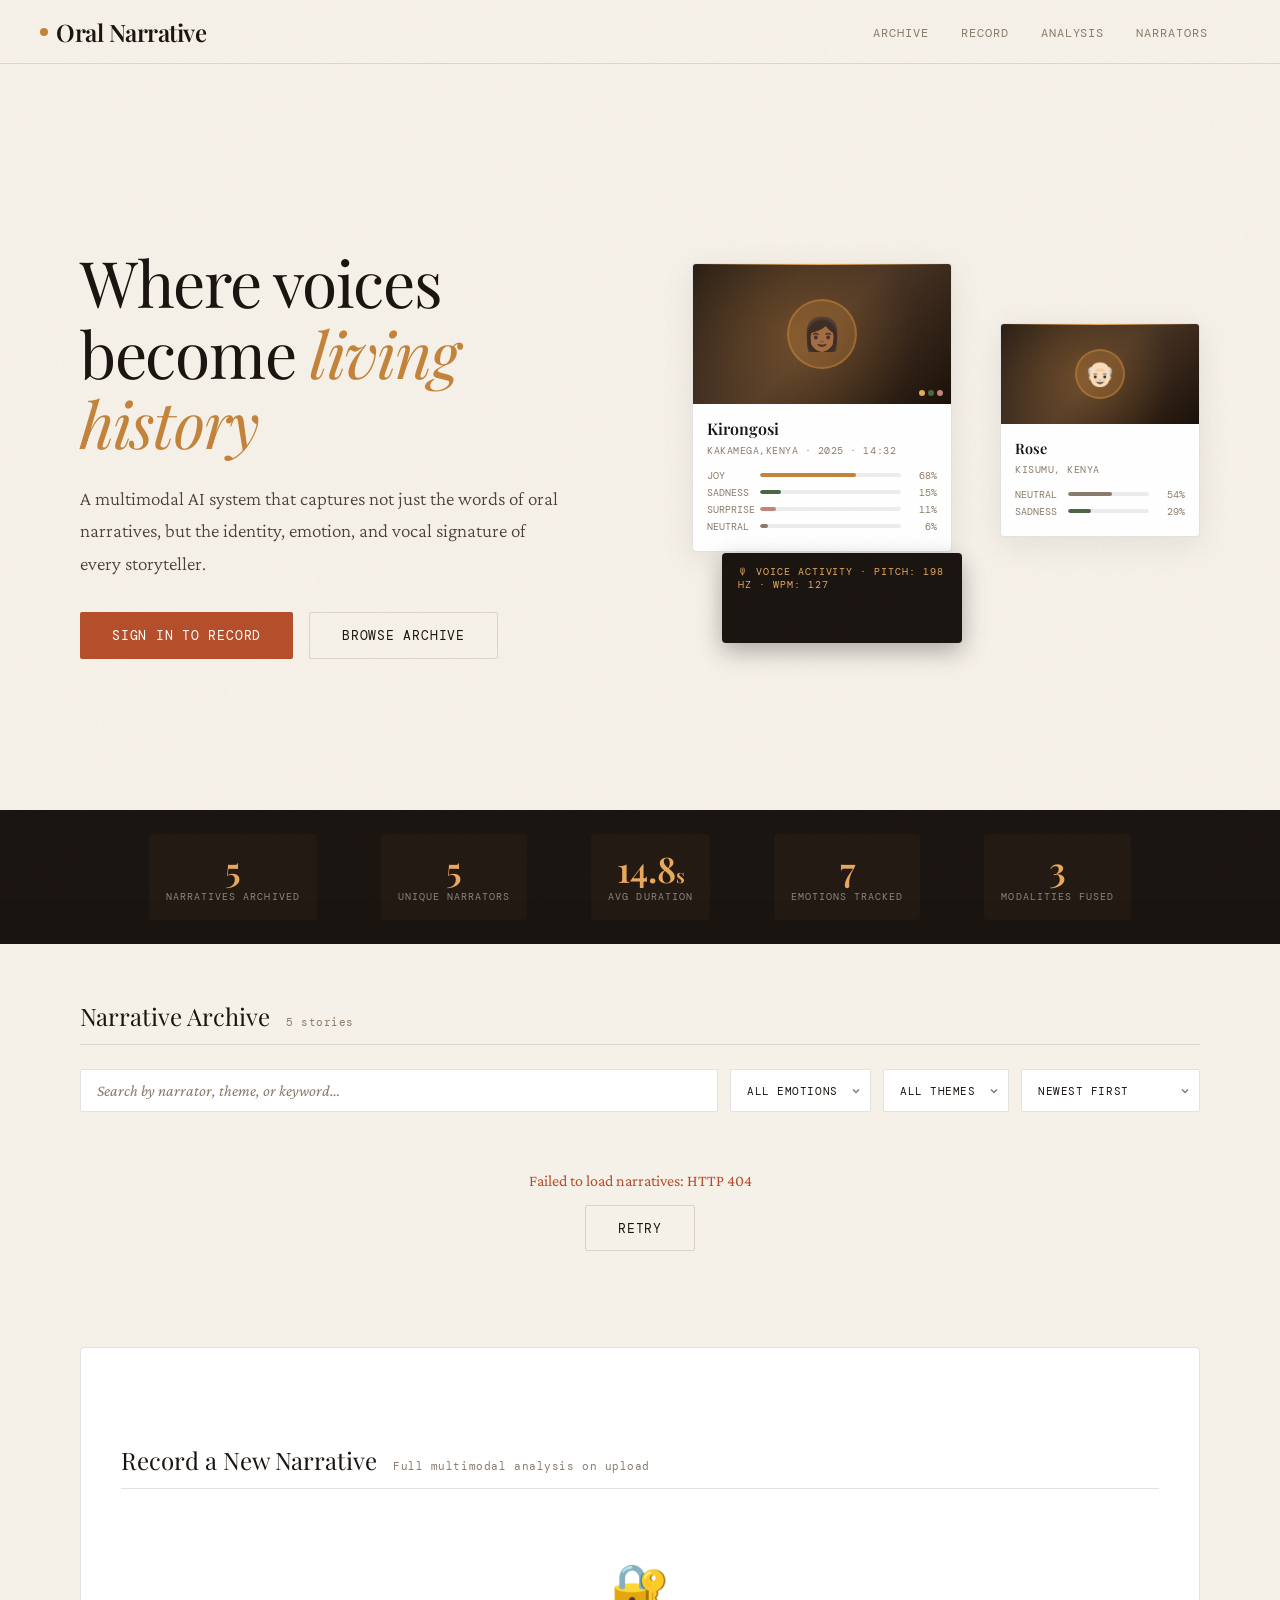
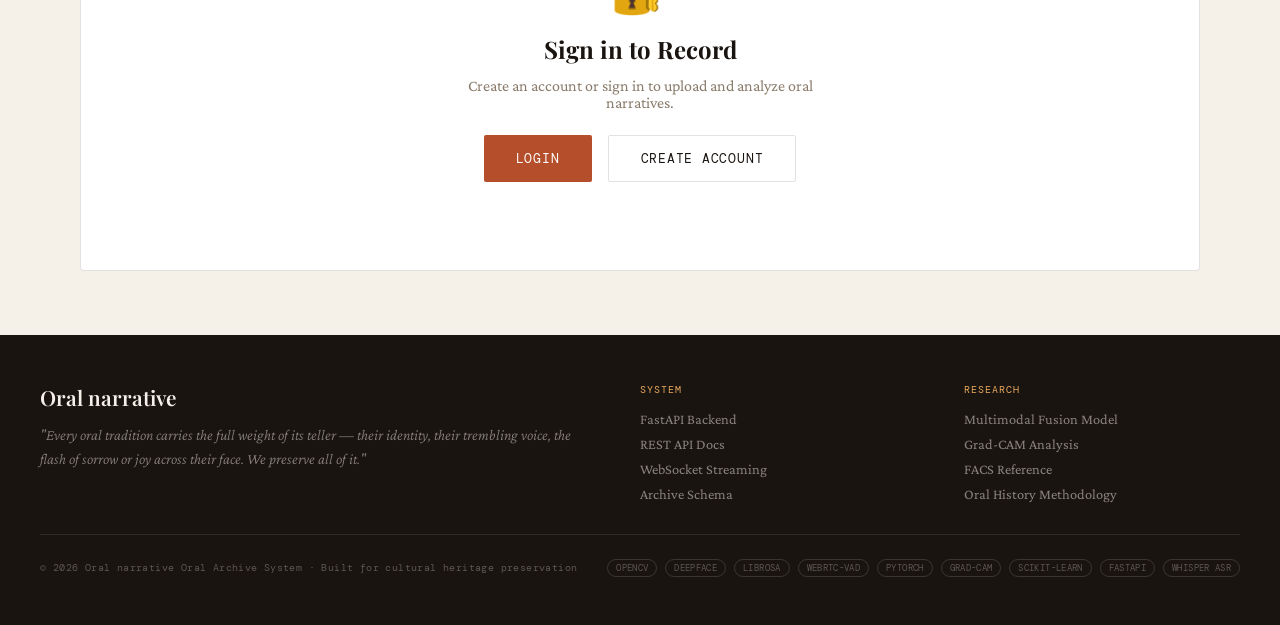
==== frontend/index.html @ 9fb7a270 "Convert frontend submodule to regular tracked files - Add improved UX: auth-gated UI, analysis page," ====
<!DOCTYPE html>
<html lang="en">
<head>
<meta charset="UTF-8">
<meta name="viewport" content="width=device-width, initial-scale=1.0">
<title>Oral narrative  — Oral Narrative Preservation</title>
<link rel="preconnect" href="https://fonts.googleapis.com">
<link href="https://fonts.googleapis.com/css2?family=Playfair+Display:ital,wght@0,400;0,600;1,400&family=DM+Mono:wght@300;400&family=Crimson+Pro:ital,wght=0,300;0,400;1,300&display=swap" rel="stylesheet">
<link rel="stylesheet" href="css/styles.css">
</head>
<body>

<a href="#archive" class="skip-link">Skip to main content</a>
<nav aria-label="Main navigation">
  <div class="nav-logo">
    <span></span>
    Oral Narrative
  </div>
  <button class="mobile-menu-toggle" onclick="toggleMobileMenu()" aria-label="Toggle menu">
    <span></span>
    <span></span>
    <span></span>
  </button>
  <ul class="nav-links">
    <li><a href="index.html#archive">Archive</a></li>
    <li><a href="index.html#upload">Record</a></li>
    <li><a href="analysis.html">Analysis</a></li>
    <li><a href="narrators.html">Narrators</a></li>
    <li class="admin-only" style="display:none;"><a href="admin.html">Admin</a></li>
    <li id="auth-container"></li>
  </ul>
</nav>

<section>
  <div class="hero">
    <div class="hero-text fade-up">
      <h1>Where voices become <em>living history</em></h1>
      <p>A multimodal AI system that captures not just the words of oral narratives, but the identity, emotion, and vocal signature of every storyteller.</p>
      <div class="hero-actions">
        <button class="btn-primary" onclick="document.getElementById('upload').scrollIntoView({behavior:'smooth'})">Record a Narrative</button>
        <button class="btn-secondary" onclick="document.getElementById('archive').scrollIntoView({behavior:'smooth'})">Browse Archive</button>
      </div>
    </div>
    <div class="hero-visual">
      <div class="narrator-card main">
        <div class="card-video">
          <div class="face-placeholder">👩🏾</div>
          <div class="face-scan"><div class="scan-line"></div></div>
          <div class="emotion-dots">
            <div class="emotion-dot" style="background:#e8a85c"></div>
            <div class="emotion-dot" style="background:#4a6741"></div>
            <div class="emotion-dot" style="background:#c4857a"></div>
          </div>
        </div>
        <div class="card-info">
          <div class="card-narrator-name">Kirongosi</div>
          <div class="card-meta">Kakamega,Kenya · 2025 · 14:32</div>
          <div class="emotion-bar-row">
            <div class="emotion-label">Joy</div>
            <div class="emotion-bar"><div class="emotion-fill" style="width:68%;background:#c4833a"></div></div>
            <div class="emotion-val">68%</div>
          </div>
          <div class="emotion-bar-row">
            <div class="emotion-label">Sadness</div>
            <div class="emotion-bar"><div class="emotion-fill" style="width:15%;background:#4a6741"></div></div>
            <div class="emotion-val">15%</div>
          </div>
          <div class="emotion-bar-row">
            <div class="emotion-label">Surprise</div>
            <div class="emotion-bar"><div class="emotion-fill" style="width:11%;background:#c4857a"></div></div>
            <div class="emotion-val">11%</div>
          </div>
          <div class="emotion-bar-row">
            <div class="emotion-label">Neutral</div>
            <div class="emotion-bar"><div class="emotion-fill" style="width:6%;background:#8a7b6a"></div></div>
            <div class="emotion-val">6%</div>
          </div>
        </div>
      </div>
      <div class="narrator-card secondary">
        <div class="card-video" style="height:100px">
          <div class="face-placeholder" style="width:50px;height:50px;font-size:1.5rem">👴🏻</div>
          <div class="face-scan"><div class="scan-line"></div></div>
        </div>
        <div class="card-info">
          <div class="card-narrator-name" style="font-size:0.9rem">Rose</div>
          <div class="card-meta">Kisumu, Kenya</div>
          <div class="emotion-bar-row">
            <div class="emotion-label">Neutral</div>
            <div class="emotion-bar"><div class="emotion-fill" style="width:54%;background:#8a7b6a"></div></div>
            <div class="emotion-val">54%</div>
          </div>
          <div class="emotion-bar-row">
            <div class="emotion-label">Sadness</div>
            <div class="emotion-bar"><div class="emotion-fill" style="width:29%;background:#4a6741"></div></div>
            <div class="emotion-val">29%</div>
          </div>
        </div>
      </div>
      <div class="waveform-card">
        <div class="waveform-label">🎙 Voice Activity · Pitch: 198 Hz · WPM: 127</div>
        <div class="waveform-bars" id="heroWave"></div>
      </div>
    </div>
  </div>
</section>

<div class="stats-bar">
  <div class="stat-item">
    <span class="stat-number" id="statNarratives">5</span>
    <span class="stat-label">Narratives Archived</span>
  </div>
  <div class="stat-item">
    <span class="stat-number" id="statNarrators">5</span>
    <span class="stat-label">Unique Narrators</span>
  </div>
  <div class="stat-item">
    <span class="stat-number">14.8<small style="font-size:1.2rem">s</small></span>
    <span class="stat-label">Avg Duration</span>
  </div>
  <div class="stat-item">
    <span class="stat-number">7</span>
    <span class="stat-label">Emotions Tracked</span>
  </div>
  <div class="stat-item">
    <span class="stat-number">3</span>
    <span class="stat-label">Modalities Fused</span>
  </div>
</div>

<main>
  <section id="archive">
    <div class="section-header">
      <h2 class="section-title">Narrative Archive</h2>
      <span class="section-count" id="archiveCount">5 stories</span>
    </div>
    <div class="search-controls" role="search">
      <div class="search-field">
        <span class="search-icon" aria-hidden="true">⌕</span>
        <input type="text" id="searchInput" placeholder="Search by narrator, theme, or keyword…" oninput="debounceFilter()" aria-label="Search narratives">
      </div>
      <select class="filter-select" id="emotionFilter" onchange="filterNarratives()" aria-label="Filter by emotion">
        <option value="">All Emotions</option>
        <option value="joy">Joy</option>
        <option value="sadness">Sadness</option>
        <option value="neutral">Neutral</option>
        <option value="surprise">Surprise</option>
        <option value="anger">Anger</option>
        <option value="fear">Fear</option>
      </select>
      <select class="filter-select" id="themeFilter" onchange="filterNarratives()" aria-label="Filter by theme">
        <option value="">All Themes</option>
        <option value="memory">Memory</option>
        <option value="family">Family</option>
        <option value="labor">Labor</option>
        <option value="migration">Migration</option>
        <option value="music">Music</option>
        <option value="food">Food</option>
        <option value="community">Community</option>
      </select>
      <select class="filter-select" id="sortSelect" onchange="filterNarratives()" aria-label="Sort narratives">
        <option value="newest">Newest First</option>
        <option value="oldest">Oldest First</option>
        <option value="duration_desc">Longest Duration</option>
        <option value="duration_asc">Shortest Duration</option>
        <option value="title">Title A-Z</option>
      </select>
    </div>
    <div class="active-filters" id="activeFilters"></div>
    <div class="logged-in-filters" id="loggedInFilters" style="display:none;">
      <label class="checkbox-label">
        <input type="checkbox" id="myNarrativesFilter" onchange="filterNarratives()">
        <span>Show only my narratives</span>
      </label>
    </div>
    <div class="narrative-grid" id="narrativeGrid" role="list" aria-label="Narratives"></div>
  </section>

  <section id="upload">
    <div class="section-header">
      <h2 class="section-title">Record a New Narrative</h2>
      <span class="section-count">Full multimodal analysis on upload</span>
    </div>
    <div id="processingBanner" class="processing-banner">
      <div class="processing-spinner"></div>
      <div class="processing-text" id="processingText">Analyzing facial features…</div>
      <div class="progress-bar-wrap">
        <div class="progress-bar-fill" id="progressFill"></div>
      </div>
    </div>
    <div id="upload-form-wrap">
      <div class="upload-steps">
        <div class="upload-step active" data-step="1">
          <span class="step-number">1</span>
          <span class="step-label">Upload Video</span>
        </div>
        <div class="upload-step" data-step="2">
          <span class="step-number">2</span>
          <span class="step-label">Add Details</span>
        </div>
        <div class="upload-step" data-step="3">
          <span class="step-number">3</span>
          <span class="step-label">Processing</span>
        </div>
      </div>
      <div class="upload-step-content" id="step1Content">
        <div class="upload-dropzone" id="dropzone">
          <input type="file" id="videoInput" accept="video/*" onchange="handleFileSelect(event)">
          <div class="upload-icon">🎬</div>
          <div class="upload-text">Drop video file here, or click to browse</div>
          <div class="upload-hint">MP4, MOV, WebM — up to 2GB</div>
          <div id="selectedFile" class="selected-file"></div>
        </div>
        <div class="upload-error" id="uploadError"></div>
        <div class="step-nav">
          <button class="btn-primary" onclick="goToStep(2)" id="nextStep1" disabled>Continue</button>
        </div>
      </div>
      <div class="upload-step-content" id="step2Content" style="display:none;">
        <div id="upload-form" class="analysis-panel" style="border:none;padding:0;background:transparent;">
          <div class="upload-form">
            <div class="form-group">
              <label class="form-label">Narrative Title *</label>
              <input class="form-input" type="text" id="fTitle" placeholder="The day the river flooded…" required>
              <span class="form-error" id="fTitleError"></span>
            </div>
            <div class="form-group">
              <label class="form-label">Narrator Name</label>
              <input class="form-input" type="text" id="fNarrator" placeholder="e.g. Kirongosi A">
            </div>
            <div class="form-group">
              <label class="form-label">Location</label>
              <input class="form-input" type="text" id="fLocation" placeholder="e.g. Kakamega, Kenya">
            </div>
            <div class="form-group">
              <label class="form-label">Themes (comma-separated)</label>
              <input class="form-input" type="text" id="fThemes" placeholder="memory, water, community">
            </div>
            <div class="form-group full">
              <label class="form-label">Transcript / Notes (optional)</label>
              <textarea class="form-textarea" id="fTranscript" placeholder="Paste a transcript or brief summary of the narrative…"></textarea>
            </div>
          </div>
        </div>
        <div class="step-nav">
          <button class="btn-secondary" onclick="goToStep(1)">Back</button>
          <button class="btn-primary" onclick="submitNarrative()">Analyze & Archive Narrative</button>
        </div>
      </div>
      <div class="upload-step-content" id="step3Content" style="display:none;">
        <div class="processing-display">
          <div class="processing-animation">
            <div class="processing-ring"></div>
            <div class="processing-icon">🎬</div>
          </div>
          <h3 id="processingStage">Processing your narrative...</h3>
          <p id="processingDesc">This may take a few minutes depending on video length.</p>
          <div class="processing-progress">
            <div class="progress-bar-wrap">
              <div class="progress-bar-fill" id="stepProgressFill"></div>
            </div>
            <span class="progress-pct" id="progressPct">0%</span>
          </div>
        </div>
      </div>
    </div>
  </section>
</main>

<div class="modal-overlay" id="narrativeModal" onclick="closeModal(event)">
  <div class="modal">
    <div class="modal-header">
      <div>
        <div class="modal-title" id="modalTitle">—</div>
        <div class="modal-narrator" id="modalNarrator">—</div>
      </div>
      <div class="modal-actions">
        <button class="modal-action-btn" onclick="shareNarrative()" title="Share">
          <svg width="18" height="18" viewBox="0 0 24 24" fill="none" stroke="currentColor" stroke-width="2">
            <circle cx="18" cy="5" r="3"/>
            <circle cx="6" cy="12" r="3"/>
            <circle cx="18" cy="19" r="3"/>
            <line x1="8.59" y1="13.51" x2="15.42" y2="17.49"/>
            <line x1="15.41" y1="6.51" x2="8.59" y2="10.49"/>
          </svg>
        </button>
        <button class="modal-close" onclick="closeModalDirect()">✕</button>
      </div>
    </div>
    <div class="modal-body">
      <div>
        <div class="modal-video" id="modalVideo">
          <div class="play-btn">▶</div>
        </div>
        <div style="margin-top:1rem">
          <div class="timeline-label" style="margin-bottom:0.5rem;display:flex;justify-content:space-between">
            <span>Emotion Timeline</span>
            <span id="modalDuration">—</span>
          </div>
          <div class="timeline-bar" id="modalEmotionBar"></div>
        </div>
        <div style="margin-top:1rem;display:flex;gap:0.5rem;flex-wrap:wrap" id="modalTags"></div>
      </div>
      <div>
        <p style="font-family:'DM Mono',monospace;font-size:0.62rem;letter-spacing:0.08em;text-transform:uppercase;color:var(--mid);margin-bottom:0.75rem">Transcript</p>
        <div class="modal-transcript" id="modalTranscript"></div>
        <div style="margin-top:1.25rem">
          <p style="font-family:'DM Mono',monospace;font-size:0.62rem;letter-spacing:0.08em;text-transform:uppercase;color:var(--mid);margin-bottom:0.75rem">Narrator Profile</p>
          <div id="modalProfile" style="display:grid;grid-template-columns:1fr 1fr;gap:0.5rem"></div>
        </div>
      </div>
    </div>
  </div>
</div>

<footer>
  <div class="footer-inner">
    <div>
      <div class="footer-brand">Oral narrative </div>
      <p class="footer-tagline">"Every oral tradition carries the full weight of its teller — their identity, their trembling voice, the flash of sorrow or joy across their face. We preserve all of it."</p>
    </div>
    <div>
      <div class="footer-col-title">System</div>
      <ul class="footer-links">
        <li><a href="#">FastAPI Backend</a></li>
        <li><a href="#">REST API Docs</a></li>
        <li><a href="#">WebSocket Streaming</a></li>
        <li><a href="#">Archive Schema</a></li>
      </ul>
    </div>
    <div>
      <div class="footer-col-title">Research</div>
      <ul class="footer-links">
        <li><a href="#">Multimodal Fusion Model</a></li>
        <li><a href="#">Grad-CAM Analysis</a></li>
        <li><a href="#">FACS Reference</a></li>
        <li><a href="#">Oral History Methodology</a></li>
      </ul>
    </div>
  </div>
  <div class="footer-bottom">
    <span class="footer-bottom-text">© 2026 Oral narrative  Oral Archive System · Built for cultural heritage preservation</span>
    <div class="tech-stack">
      <span class="tech-badge">OpenCV</span>
      <span class="tech-badge">DeepFace</span>
      <span class="tech-badge">Librosa</span>
      <span class="tech-badge">WebRTC-VAD</span>
      <span class="tech-badge">PyTorch</span>
      <span class="tech-badge">Grad-CAM</span>
      <span class="tech-badge">scikit-learn</span>
      <span class="tech-badge">FastAPI</span>
      <span class="tech-badge">Whisper ASR</span>
    </div>
  </div>
</footer>

<div class="modal-overlay" id="loginModal" onclick="if(event.target===this)closeLoginModal()">
  <div class="modal modal-auth">
    <div class="modal-header">
      <div>
        <div class="modal-title">Login</div>
        <div class="modal-narrator">Access your account</div>
      </div>
      <button class="modal-close" onclick="closeLoginModal()">✕</button>
    </div>
    <div class="modal-body">
      <form id="loginForm" onsubmit="handleLogin(event)">
        <div class="form-group">
          <label class="form-label">Email</label>
          <input class="form-input" type="email" id="loginEmail" required placeholder="you@example.com">
        </div>
        <div class="form-group">
          <label class="form-label">Password</label>
          <input class="form-input" type="password" id="loginPassword" required placeholder="••••••••">
        </div>
        <div id="loginError" class="auth-error" style="display:none;color:var(--terracotta);font-size:0.85rem;margin-bottom:1rem;"></div>
        <div class="form-group" style="display:flex;gap:1rem;flex-direction:column;">
          <button type="submit" class="btn-primary" style="width:100%">Login</button>
          <p style="text-align:center;font-size:0.85rem;color:var(--mid);">
            Don't have an account? <a href="#" onclick="openRegisterModal()" style="color:var(--amber);">Register</a>
          </p>
        </div>
      </form>
    </div>
  </div>
</div>

<div class="modal-overlay" id="registerModal" onclick="if(event.target===this)closeRegisterModal()">
  <div class="modal modal-auth">
    <div class="modal-header">
      <div>
        <div class="modal-title">Create Account</div>
        <div class="modal-narrator">Join the oral history archive</div>
      </div>
      <button class="modal-close" onclick="closeRegisterModal()">✕</button>
    </div>
    <div class="modal-body">
      <form id="registerForm" onsubmit="handleRegister(event)">
        <div class="form-group">
          <label class="form-label">Full Name</label>
          <input class="form-input" type="text" id="registerName" placeholder="Your name">
        </div>
        <div class="form-group">
          <label class="form-label">Email</label>
          <input class="form-input" type="email" id="registerEmail" required placeholder="you@example.com">
        </div>
        <div class="form-group">
          <label class="form-label">Password</label>
          <input class="form-input" type="password" id="registerPassword" required minlength="6" placeholder="Min 6 characters">
        </div>
        <div id="registerError" class="auth-error" style="display:none;color:var(--terracotta);font-size:0.85rem;margin-bottom:1rem;"></div>
        <div class="form-group" style="display:flex;gap:1rem;flex-direction:column;">
          <button type="submit" class="btn-primary" style="width:100%">Create Account</button>
          <p style="text-align:center;font-size:0.85rem;color:var(--mid);">
            Already have an account? <a href="#" onclick="openLoginModal()" style="color:var(--amber);">Login</a>
          </p>
        </div>
      </form>
    </div>
  </div>
</div>

<script src="js/api.js"></script>
<script src="js/auth.js"></script>
<script src="js/app.js"></script>
</body>
</html>
---- frontend/css/styles.css ----
:root {
    --ink: #1a1410;
    --parchment: #f5f0e8;
    --amber: #c4833a;
    --amber-light: #e8a85c;
    --terracotta: #b54e2a;
    --sage: #4a6741;
    --dusty-rose: #c4857a;
    --cream: #faf7f2;
    --mid: #8a7b6a;
    --border: rgba(26,20,16,0.12);
    --glow: rgba(196,131,58,0.15);
  }



  *, *::before, *::after { box-sizing: border-box; margin: 0; padding: 0; }

  html { scroll-behavior: smooth; }

  body {
    font-family: 'Crimson Pro', serif;
    background: var(--parchment);
    color: var(--ink);
    min-height: 100vh;
    overflow-x: hidden;
  }

  /* ── GRAIN OVERLAY ── */
  body::before {
    content: '';
    position: fixed;
    inset: 0;
    background-image: url("data:image/svg+xml,%3Csvg viewBox='0 0 512 512' xmlns='http://www.w3.org/2000/svg'%3E%3Cfilter id='n'%3E%3CfeTurbulence type='fractalNoise' baseFrequency='0.75' numOctaves='4' stitchTiles='stitch'/%3E%3C/filter%3E%3Crect width='512' height='512' filter='url(%23n)' opacity='0.04'/%3E%3C/svg%3E");
    pointer-events: none;
    z-index: 999;
    opacity: 0.5;
  }

  /* ── NAVIGATION ── */
  nav {
    position: sticky;
    top: 0;
    z-index: 100;
    background: rgba(245,240,232,0.9);
    backdrop-filter: blur(12px);
    border-bottom: 1px solid var(--border);
    padding: 0 2.5rem;
    display: flex;
    align-items: center;
    justify-content: space-between;
    height: 64px;
  }

  .nav-logo {
    font-family: 'Playfair Display', serif;
    font-size: 1.5rem;
    font-weight: 600;
    color: var(--ink);
    letter-spacing: -0.02em;
    display: flex;
    align-items: center;
    gap: 0.5rem;
  }

  .nav-logo span {
    width: 8px;
    height: 8px;
    border-radius: 50%;
    background: var(--amber);
    display: inline-block;
    animation: pulse 2.5s ease-in-out infinite;
  }

  @keyframes pulse {
    0%, 100% { transform: scale(1); opacity: 1; }
    50% { transform: scale(1.4); opacity: 0.7; }
  }

  .nav-links {
    display: flex;
    gap: 2rem;
    list-style: none;
    align-items: center;
  }

  .nav-links a {
    font-family: 'DM Mono', monospace;
    font-size: 0.75rem;
    letter-spacing: 0.08em;
    text-transform: uppercase;
    color: var(--mid);
    text-decoration: none;
    transition: color 0.2s;
  }

  .nav-links a:hover { color: var(--amber); }

  .nav-btn {
    background: var(--ink);
    color: var(--parchment) !important;
    padding: 0.5rem 1.25rem;
    border-radius: 2px;
    transition: background 0.2s !important;
  }

  .nav-btn:hover { background: var(--amber) !important; color: white !important; }

  /* ── HERO ── */
  .hero {
    padding: 5rem 2.5rem 3rem;
    max-width: 1200px;
    margin: 0 auto;
    display: grid;
    grid-template-columns: 1fr 1fr;
    gap: 4rem;
    align-items: center;
    min-height: calc(90vh - 64px);
  }

  .hero-text h1 {
    font-family: 'Playfair Display', serif;
    font-size: clamp(2.8rem, 5vw, 4.5rem);
    line-height: 1.1;
    font-weight: 400;
    margin-bottom: 1.5rem;
    letter-spacing: -0.02em;
  }

  .hero-text h1 em {
    font-style: italic;
    color: var(--amber);
  }

  .hero-text p {
    font-size: 1.2rem;
    line-height: 1.7;
    color: #4a3f35;
    max-width: 480px;
    margin-bottom: 2rem;
    font-weight: 300;
  }

  .hero-actions {
    display: flex;
    gap: 1rem;
    flex-wrap: wrap;
  }

  .btn-primary {
    background: var(--terracotta);
    color: white;
    border: none;
    padding: 0.85rem 2rem;
    font-family: 'DM Mono', monospace;
    font-size: 0.8rem;
    letter-spacing: 0.06em;
    text-transform: uppercase;
    cursor: pointer;
    border-radius: 2px;
    transition: all 0.2s;
  }

  .btn-primary:hover { background: var(--amber); transform: translateY(-1px); }

  .btn-secondary {
    background: transparent;
    color: var(--ink);
    border: 1px solid var(--border);
    padding: 0.85rem 2rem;
    font-family: 'DM Mono', monospace;
    font-size: 0.8rem;
    letter-spacing: 0.06em;
    text-transform: uppercase;
    cursor: pointer;
    border-radius: 2px;
    transition: all 0.2s;
  }

  .btn-secondary:hover { border-color: var(--amber); color: var(--amber); }

  /* ── HERO VISUALIZATION ── */
  .hero-visual {
    position: relative;
    height: 420px;
  }

  .narrator-card {
    position: absolute;
    background: white;
    border: 1px solid var(--border);
    border-radius: 4px;
    overflow: hidden;
    box-shadow: 0 8px 32px rgba(26,20,16,0.08);
    animation: float 6s ease-in-out infinite;
  }

  .narrator-card.main {
    width: 260px;
    top: 20px;
    left: 20px;
  }

  .narrator-card.secondary {
    width: 200px;
    top: 80px;
    right: 0;
    animation-delay: -2s;
    animation-duration: 7s;
  }

  @keyframes float {
    0%, 100% { transform: translateY(0); }
    50% { transform: translateY(-8px); }
  }

  .card-video {
    height: 140px;
    background: linear-gradient(135deg, #2a1f15 0%, #4a3525 50%, #1a1008 100%);
    display: flex;
    align-items: center;
    justify-content: center;
    position: relative;
    overflow: hidden;
  }

  .card-video::before {
    content: '';
    position: absolute;
    inset: 0;
    background: radial-gradient(circle at 40% 50%, rgba(196,131,58,0.3) 0%, transparent 70%);
  }

  .face-placeholder {
    width: 70px;
    height: 70px;
    border-radius: 50%;
    background: rgba(196,131,58,0.3);
    border: 2px solid rgba(196,131,58,0.5);
    display: flex;
    align-items: center;
    justify-content: center;
    font-size: 2rem;
    position: relative;
    z-index: 1;
  }

  .face-scan {
    position: absolute;
    inset: 0;
    z-index: 2;
  }

  .scan-line {
    position: absolute;
    left: 0; right: 0;
    height: 1px;
    background: linear-gradient(90deg, transparent, var(--amber-light), transparent);
    animation: scan 2.5s ease-in-out infinite;
    top: 0;
  }

  @keyframes scan {
    0% { top: 0; opacity: 0; }
    10% { opacity: 1; }
    90% { opacity: 1; }
    100% { top: 100%; opacity: 0; }
  }

  .emotion-dots {
    position: absolute;
    bottom: 8px;
    right: 8px;
    display: flex;
    gap: 3px;
    z-index: 3;
  }

  .emotion-dot {
    width: 6px;
    height: 6px;
    border-radius: 50%;
  }

  .card-info {
    padding: 0.875rem;
  }

  .card-narrator-name {
    font-family: 'Playfair Display', serif;
    font-size: 1rem;
    font-weight: 600;
    margin-bottom: 0.3rem;
  }

  .card-meta {
    font-family: 'DM Mono', monospace;
    font-size: 0.65rem;
    color: var(--mid);
    letter-spacing: 0.05em;
    text-transform: uppercase;
    margin-bottom: 0.75rem;
  }

  .emotion-bar-row {
    display: flex;
    align-items: center;
    gap: 0.5rem;
    margin-bottom: 0.25rem;
  }

  .emotion-label {
    font-family: 'DM Mono', monospace;
    font-size: 0.6rem;
    color: var(--mid);
    width: 45px;
    text-transform: uppercase;
  }

  .emotion-bar {
    flex: 1;
    height: 4px;
    background: rgba(26,20,16,0.08);
    border-radius: 2px;
    overflow: hidden;
  }

  .emotion-fill {
    height: 100%;
    border-radius: 2px;
    transition: width 1s ease;
  }

  .emotion-val {
    font-family: 'DM Mono', monospace;
    font-size: 0.6rem;
    color: var(--mid);
    width: 28px;
    text-align: right;
  }

  /* Floating audio waveform */
  .waveform-card {
    position: absolute;
    bottom: 20px;
    left: 50px;
    background: var(--ink);
    border-radius: 4px;
    padding: 0.75rem 1rem;
    width: 240px;
    box-shadow: 0 8px 24px rgba(0,0,0,0.3);
    animation: float 8s ease-in-out infinite;
    animation-delay: -3s;
  }

  .waveform-label {
    font-family: 'DM Mono', monospace;
    font-size: 0.6rem;
    color: var(--amber-light);
    letter-spacing: 0.1em;
    text-transform: uppercase;
    margin-bottom: 0.5rem;
  }

  .waveform-bars {
    display: flex;
    gap: 2px;
    align-items: center;
    height: 32px;
  }

  .waveform-bar {
    flex: 1;
    background: var(--amber);
    border-radius: 1px;
    animation: wave 1.2s ease-in-out infinite;
    opacity: 0.8;
  }

  @keyframes wave {
    0%, 100% { transform: scaleY(0.4); }
    50% { transform: scaleY(1); }
  }

  /* ── STATS BAR ── */
  .stats-bar {
    background: var(--ink);
    padding: 1.5rem 2.5rem;
    display: flex;
    justify-content: center;
    gap: 4rem;
    flex-wrap: wrap;
  }

  .stat-item {
    text-align: center;
    color: var(--parchment);
  }

  .stat-number {
    font-family: 'Playfair Display', serif;
    font-size: 2.2rem;
    font-weight: 600;
    color: var(--amber-light);
    line-height: 1;
    display: block;
  }

  .stat-label {
    font-family: 'DM Mono', monospace;
    font-size: 0.65rem;
    letter-spacing: 0.1em;
    text-transform: uppercase;
    color: rgba(245,240,232,0.5);
    margin-top: 0.25rem;
    display: block;
  }

  /* ── MAIN SECTIONS ── */
  main {
    max-width: 1200px;
    margin: 0 auto;
    padding: 0 2.5rem;
  }

  .section-header {
    display: flex;
    align-items: baseline;
    gap: 1rem;
    margin: 3.5rem 0 1.5rem;
    border-bottom: 1px solid var(--border);
    padding-bottom: 0.75rem;
  }

  .section-title {
    font-family: 'Playfair Display', serif;
    font-size: 1.5rem;
    font-weight: 400;
  }

  .section-count {
    font-family: 'DM Mono', monospace;
    font-size: 0.7rem;
    color: var(--mid);
    letter-spacing: 0.05em;
  }

  /* ── SEARCH ── */
  .search-controls {
    display: flex;
    gap: 0.75rem;
    margin-bottom: 2rem;
    flex-wrap: wrap;
  }

  .search-field {
    flex: 1;
    min-width: 280px;
    display: flex;
    align-items: center;
    background: white;
    border: 1px solid var(--border);
    border-radius: 2px;
    padding: 0 1rem;
    gap: 0.5rem;
  }

  .search-field input {
    flex: 1;
    border: none;
    outline: none;
    padding: 0.75rem 0;
    font-family: 'Crimson Pro', serif;
    font-size: 1rem;
    color: var(--ink);
    background: transparent;
  }

  .search-field input::placeholder { color: var(--mid); font-style: italic; }

  .search-icon {
    color: var(--mid);
    font-size: 0.9rem;
  }

  .filter-select {
    background: white;
    border: 1px solid var(--border);
    border-radius: 2px;
    padding: 0 1rem;
    font-family: 'DM Mono', monospace;
    font-size: 0.7rem;
    letter-spacing: 0.05em;
    text-transform: uppercase;
    color: var(--ink);
    cursor: pointer;
    outline: none;
    appearance: none;
    padding-right: 2rem;
    background-image: url("data:image/svg+xml,%3Csvg xmlns='http://www.w3.org/2000/svg' width='12' height='12' viewBox='0 0 12 12'%3E%3Cpath d='M3 4.5L6 7.5L9 4.5' stroke='%238a7b6a' stroke-width='1.5' fill='none'/%3E%3C/svg%3E");
    background-repeat: no-repeat;
    background-position: right 0.5rem center;
  }

  /* ── NARRATIVE GRID ── */
  .narrative-grid {
    display: grid;
    grid-template-columns: repeat(auto-fill, minmax(320px, 1fr));
    gap: 1.5rem;
    margin-bottom: 3rem;
  }

  .narrative-card {
    background: white;
    border: 1px solid var(--border);
    border-radius: 4px;
    overflow: hidden;
    transition: all 0.3s;
    cursor: pointer;
    position: relative;
  }

  .narrative-card:hover {
    transform: translateY(-3px);
    box-shadow: 0 12px 40px rgba(26,20,16,0.1);
    border-color: rgba(196,131,58,0.3);
  }

  .card-thumb {
    height: 160px;
    background: linear-gradient(135deg, #2d1f10 0%, #4a2e18 100%);
    position: relative;
    overflow: hidden;
    display: flex;
    align-items: center;
    justify-content: center;
  }

  .card-thumb .thumb-face {
    font-size: 3rem;
    filter: grayscale(0.3);
    position: relative;
    z-index: 1;
  }

  .card-thumb::after {
    content: '';
    position: absolute;
    inset: 0;
    background: linear-gradient(to top, rgba(45,31,16,0.8) 0%, transparent 60%);
  }

  .card-duration {
    position: absolute;
    bottom: 8px;
    right: 8px;
    background: rgba(0,0,0,0.6);
    color: white;
    font-family: 'DM Mono', monospace;
    font-size: 0.65rem;
    padding: 0.2rem 0.5rem;
    border-radius: 2px;
    z-index: 2;
  }

  .card-emotion-badge {
    position: absolute;
    top: 8px;
    left: 8px;
    padding: 0.2rem 0.6rem;
    border-radius: 20px;
    font-family: 'DM Mono', monospace;
    font-size: 0.6rem;
    letter-spacing: 0.06em;
    text-transform: uppercase;
    z-index: 2;
    font-weight: 400;
  }

  .card-body {
    padding: 1rem;
  }

  .card-title {
    font-family: 'Playfair Display', serif;
    font-size: 1.05rem;
    font-weight: 600;
    line-height: 1.3;
    margin-bottom: 0.3rem;
  }

  .card-narrator {
    font-family: 'DM Mono', monospace;
    font-size: 0.65rem;
    color: var(--mid);
    letter-spacing: 0.05em;
    text-transform: uppercase;
    margin-bottom: 0.75rem;
  }

  .card-excerpt {
    font-size: 0.9rem;
    line-height: 1.5;
    color: #4a3f35;
    font-style: italic;
    margin-bottom: 0.875rem;
    display: -webkit-box;
    -webkit-line-clamp: 2;
    -webkit-box-orient: vertical;
    overflow: hidden;
  }

  .card-tags {
    display: flex;
    gap: 0.4rem;
    flex-wrap: wrap;
  }

  .tag {
    background: var(--parchment);
    border: 1px solid var(--border);
    color: var(--mid);
    font-family: 'DM Mono', monospace;
    font-size: 0.58rem;
    padding: 0.15rem 0.5rem;
    border-radius: 20px;
    letter-spacing: 0.04em;
    text-transform: uppercase;
  }

  /* ── UPLOAD SECTION ── */
  #upload {
    background: white;
    border: 1px solid var(--border);
    border-radius: 4px;
    padding: 2.5rem;
    margin-bottom: 4rem;
  }

  .upload-dropzone {
    border: 2px dashed rgba(196,131,58,0.4);
    border-radius: 4px;
    padding: 3rem;
    text-align: center;
    background: var(--cream);
    cursor: pointer;
    transition: all 0.2s;
    margin-bottom: 1.5rem;
    position: relative;
  }

  .upload-dropzone:hover, .upload-dropzone.drag-over {
    border-color: var(--amber);
    background: rgba(196,131,58,0.05);
  }

  .upload-dropzone input[type="file"] {
    position: absolute;
    inset: 0;
    opacity: 0;
    cursor: pointer;
  }

  .upload-icon { font-size: 2.5rem; margin-bottom: 1rem; }

  .upload-text {
    font-family: 'Playfair Display', serif;
    font-size: 1.1rem;
    margin-bottom: 0.4rem;
  }

  .upload-hint {
    font-family: 'DM Mono', monospace;
    font-size: 0.7rem;
    color: var(--mid);
    letter-spacing: 0.04em;
  }

  .upload-form {
    display: grid;
    grid-template-columns: 1fr 1fr;
    gap: 1rem;
  }

  .form-group {
    display: flex;
    flex-direction: column;
    gap: 0.4rem;
  }

  .form-group.full { grid-column: 1 / -1; }

  .form-label {
    font-family: 'DM Mono', monospace;
    font-size: 0.65rem;
    letter-spacing: 0.08em;
    text-transform: uppercase;
    color: var(--mid);
  }

  .form-input, .form-textarea {
    border: 1px solid var(--border);
    border-radius: 2px;
    padding: 0.6rem 0.875rem;
    font-family: 'Crimson Pro', serif;
    font-size: 1rem;
    color: var(--ink);
    background: var(--cream);
    outline: none;
    transition: border-color 0.2s;
  }

  .form-input:focus, .form-textarea:focus {
    border-color: var(--amber);
  }

  .form-textarea { resize: vertical; min-height: 80px; }

  /* ── ANALYSIS PANEL ── */
  .analysis-panel {
    background: white;
    border: 1px solid var(--border);
    border-radius: 4px;
    overflow: hidden;
    margin-bottom: 4rem;
  }

  .panel-tabs {
    display: flex;
    border-bottom: 1px solid var(--border);
  }

  .panel-tab {
    padding: 1rem 1.5rem;
    font-family: 'DM Mono', monospace;
    font-size: 0.7rem;
    letter-spacing: 0.08em;
    text-transform: uppercase;
    color: var(--mid);
    cursor: pointer;
    border-bottom: 2px solid transparent;
    transition: all 0.2s;
    background: none;
    border-left: none;
    border-right: none;
    border-top: none;
  }

  .panel-tab:hover { color: var(--amber); }
  .panel-tab.active { color: var(--amber); border-bottom-color: var(--amber); }

  .panel-content { display: none; padding: 2rem; }
  .panel-content.active { display: block; }

  /* Timeline visualization */
  .timeline-track {
    margin-bottom: 1.5rem;
  }

  .timeline-label {
    font-family: 'DM Mono', monospace;
    font-size: 0.65rem;
    letter-spacing: 0.06em;
    text-transform: uppercase;
    color: var(--mid);
    margin-bottom: 0.5rem;
    display: flex;
    justify-content: space-between;
  }

  .timeline-bar {
    height: 40px;
    background: var(--parchment);
    border-radius: 3px;
    display: flex;
    overflow: hidden;
    position: relative;
    border: 1px solid var(--border);
  }

  .timeline-segment {
    height: 100%;
    display: flex;
    align-items: center;
    justify-content: center;
    font-family: 'DM Mono', monospace;
    font-size: 0.55rem;
    color: rgba(255,255,255,0.9);
    letter-spacing: 0.05em;
    text-transform: uppercase;
    transition: opacity 0.2s;
    position: relative;
    overflow: hidden;
  }

  .timeline-segment:hover { opacity: 0.8; }

  /* Audio waveform SVG */
  .waveform-display {
    height: 80px;
    background: var(--ink);
    border-radius: 3px;
    overflow: hidden;
    position: relative;
    margin-top: 0.5rem;
  }

  .waveform-display svg {
    width: 100%;
    height: 100%;
  }

  /* Pitch graph */
  .pitch-graph {
    height: 100px;
    background: var(--cream);
    border: 1px solid var(--border);
    border-radius: 3px;
    overflow: hidden;
    margin-top: 0.5rem;
  }

  /* Narrator profile grid */
  .profile-grid {
    display: grid;
    grid-template-columns: 1fr 1fr 1fr;
    gap: 1rem;
    margin-bottom: 1.5rem;
  }

  .profile-stat {
    background: var(--parchment);
    border-radius: 3px;
    padding: 1rem;
    text-align: center;
    border: 1px solid var(--border);
  }

  .profile-stat-value {
    font-family: 'Playfair Display', serif;
    font-size: 1.6rem;
    color: var(--amber);
    display: block;
    font-weight: 600;
  }

  .profile-stat-label {
    font-family: 'DM Mono', monospace;
    font-size: 0.6rem;
    letter-spacing: 0.06em;
    text-transform: uppercase;
    color: var(--mid);
    margin-top: 0.2rem;
    display: block;
  }

  /* Emotion chart */
  .emotion-chart {
    display: grid;
    grid-template-columns: repeat(7, 1fr);
    gap: 0.75rem;
    align-items: end;
    height: 120px;
    padding-bottom: 1.5rem;
    position: relative;
    margin: 1.5rem 0;
  }

  .emotion-col {
    display: flex;
    flex-direction: column;
    align-items: center;
    height: 100%;
    justify-content: flex-end;
    gap: 0.25rem;
  }

  .emotion-column-bar {
    width: 100%;
    border-radius: 2px 2px 0 0;
    transition: height 1s ease;
    min-height: 4px;
  }

  .emotion-col-label {
    font-family: 'DM Mono', monospace;
    font-size: 0.55rem;
    text-transform: uppercase;
    letter-spacing: 0.04em;
    color: var(--mid);
    white-space: nowrap;
    position: absolute;
    bottom: 0;
    transform: none;
    text-align: center;
    width: calc(100% / 7);
  }

  /* Grad-CAM visualization */
  .gradcam-viz {
    background: var(--ink);
    border-radius: 4px;
    padding: 1.5rem;
    display: grid;
    grid-template-columns: 1fr 1fr;
    gap: 1.5rem;
    align-items: start;
  }

  .gradcam-face {
    aspect-ratio: 1;
    background: linear-gradient(135deg, #2d1f10, #4a2e18);
    border-radius: 4px;
    display: flex;
    align-items: center;
    justify-content: center;
    position: relative;
    overflow: hidden;
  }

  .heatmap-overlay {
    position: absolute;
    inset: 0;
    background: 
      radial-gradient(ellipse 40% 25% at 50% 35%, rgba(255,60,0,0.6) 0%, transparent 70%),
      radial-gradient(ellipse 60% 20% at 50% 60%, rgba(255,180,0,0.4) 0%, transparent 70%),
      radial-gradient(ellipse 30% 15% at 40% 70%, rgba(255,80,0,0.3) 0%, transparent 70%);
  }

  .gradcam-info { color: var(--parchment); }
  .gradcam-info h4 { 
    font-family: 'Playfair Display', serif; 
    font-size: 0.95rem; 
    margin-bottom: 1rem; 
    color: var(--amber-light);
  }

  .region-bar-row {
    display: flex;
    align-items: center;
    gap: 0.75rem;
    margin-bottom: 0.5rem;
  }

  .region-label {
    font-family: 'DM Mono', monospace;
    font-size: 0.6rem;
    letter-spacing: 0.04em;
    text-transform: uppercase;
    color: rgba(245,240,232,0.6);
    width: 90px;
  }

  .region-track {
    flex: 1;
    height: 6px;
    background: rgba(255,255,255,0.1);
    border-radius: 3px;
    overflow: hidden;
  }

  .region-fill {
    height: 100%;
    border-radius: 3px;
  }

  .region-pct {
    font-family: 'DM Mono', monospace;
    font-size: 0.6rem;
    color: rgba(245,240,232,0.5);
    width: 28px;
    text-align: right;
  }

  /* ── MODAL ── */
  .modal-overlay {
    position: fixed;
    inset: 0;
    background: rgba(26,20,16,0.85);
    z-index: 500;
    display: flex;
    align-items: center;
    justify-content: center;
    padding: 2rem;
    opacity: 0;
    pointer-events: none;
    transition: opacity 0.3s;
    backdrop-filter: blur(4px);
  }

  .modal-overlay.open { opacity: 1; pointer-events: all; }

  .modal {
    background: var(--cream);
    border-radius: 4px;
    width: 100%;
    max-width: 860px;
    max-height: 90vh;
    overflow-y: auto;
    transform: translateY(20px);
    transition: transform 0.3s;
  }

  .modal-overlay.open .modal { transform: translateY(0); }

  .modal-header {
    padding: 1.5rem 2rem;
    border-bottom: 1px solid var(--border);
    display: flex;
    align-items: flex-start;
    justify-content: space-between;
  }

  .modal-title {
    font-family: 'Playfair Display', serif;
    font-size: 1.4rem;
    font-weight: 600;
    margin-bottom: 0.25rem;
  }

  .modal-narrator {
    font-family: 'DM Mono', monospace;
    font-size: 0.7rem;
    color: var(--mid);
    letter-spacing: 0.05em;
    text-transform: uppercase;
  }

  .modal-close {
    background: none;
    border: none;
    font-size: 1.5rem;
    cursor: pointer;
    color: var(--mid);
    line-height: 1;
    padding: 0.25rem;
    transition: color 0.2s;
  }

  .modal-close:hover { color: var(--ink); }

  .modal-body {
    padding: 2rem;
    display: grid;
    grid-template-columns: 1fr 1fr;
    gap: 2rem;
  }

  .modal-video {
    background: var(--ink);
    aspect-ratio: 16/9;
    border-radius: 3px;
    display: flex;
    align-items: center;
    justify-content: center;
    font-size: 3rem;
    position: relative;
    overflow: hidden;
  }

  .modal-video::before {
    content: '';
    position: absolute;
    inset: 0;
    background: radial-gradient(circle at 50% 50%, rgba(196,131,58,0.2), transparent 70%);
  }

  .play-btn {
    position: relative;
    z-index: 1;
    width: 52px;
    height: 52px;
    background: rgba(255,255,255,0.15);
    border-radius: 50%;
    border: 2px solid rgba(255,255,255,0.4);
    display: flex;
    align-items: center;
    justify-content: center;
    cursor: pointer;
    transition: all 0.2s;
    backdrop-filter: blur(4px);
  }

  .play-btn:hover { background: var(--amber); border-color: var(--amber); }

  .modal-transcript {
    background: var(--parchment);
    border: 1px solid var(--border);
    border-radius: 3px;
    padding: 1.25rem;
    font-style: italic;
    font-size: 0.95rem;
    line-height: 1.7;
    color: #3a2f25;
    max-height: 200px;
    overflow-y: auto;
  }

  .modal-transcript p { margin-bottom: 0.75rem; }
  .modal-transcript p:last-child { margin-bottom: 0; }

  /* ── PROCESSING INDICATOR ── */
  .processing-banner {
    background: var(--sage);
    color: white;
    padding: 0.875rem 2rem;
    display: flex;
    align-items: center;
    gap: 1rem;
    border-radius: 2px;
    margin-bottom: 1rem;
    display: none;
  }

  .processing-banner.show { display: flex; }

  .processing-spinner {
    width: 16px;
    height: 16px;
    border: 2px solid rgba(255,255,255,0.3);
    border-top-color: white;
    border-radius: 50%;
    animation: spin 0.8s linear infinite;
  }

  @keyframes spin { to { transform: rotate(360deg); } }

  .processing-text {
    font-family: 'DM Mono', monospace;
    font-size: 0.75rem;
    letter-spacing: 0.04em;
  }

  .progress-bar-wrap {
    flex: 1;
    height: 4px;
    background: rgba(255,255,255,0.2);
    border-radius: 2px;
    overflow: hidden;
  }

  .progress-bar-fill {
    height: 100%;
    background: white;
    border-radius: 2px;
    transition: width 0.5s ease;
    width: 0%;
  }

  /* ── FOOTER ── */
  footer {
    background: var(--ink);
    color: var(--parchment);
    padding: 3rem 2.5rem;
    margin-top: 4rem;
  }

  .footer-inner {
    max-width: 1200px;
    margin: 0 auto;
    display: grid;
    grid-template-columns: 2fr 1fr 1fr;
    gap: 3rem;
  }

  .footer-brand {
    font-family: 'Playfair Display', serif;
    font-size: 1.3rem;
    font-weight: 600;
    margin-bottom: 0.75rem;
  }

  .footer-tagline {
    font-family: 'Crimson Pro', serif;
    font-size: 0.95rem;
    color: rgba(245,240,232,0.5);
    line-height: 1.6;
    font-style: italic;
    font-weight: 300;
  }

  .footer-col-title {
    font-family: 'DM Mono', monospace;
    font-size: 0.65rem;
    letter-spacing: 0.1em;
    text-transform: uppercase;
    color: var(--amber-light);
    margin-bottom: 0.875rem;
  }

  .footer-links {
    list-style: none;
    display: flex;
    flex-direction: column;
    gap: 0.5rem;
  }

  .footer-links a {
    color: rgba(245,240,232,0.5);
    text-decoration: none;
    font-family: 'Crimson Pro', serif;
    font-size: 0.9rem;
    transition: color 0.2s;
  }

  .footer-links a:hover { color: var(--amber-light); }

  .footer-bottom {
    max-width: 1200px;
    margin: 2rem auto 0;
    padding-top: 1.5rem;
    border-top: 1px solid rgba(245,240,232,0.1);
    display: flex;
    justify-content: space-between;
    align-items: center;
    flex-wrap: wrap;
    gap: 0.5rem;
  }

  .footer-bottom-text {
    font-family: 'DM Mono', monospace;
    font-size: 0.62rem;
    color: rgba(245,240,232,0.3);
    letter-spacing: 0.04em;
  }

  .tech-stack {
    display: flex;
    gap: 0.5rem;
    flex-wrap: wrap;
  }

  .tech-badge {
    font-family: 'DM Mono', monospace;
    font-size: 0.55rem;
    padding: 0.15rem 0.5rem;
    border: 1px solid rgba(245,240,232,0.15);
    border-radius: 20px;
    color: rgba(245,240,232,0.3);
    letter-spacing: 0.04em;
    text-transform: uppercase;
  }

  /* ── RESPONSIVE ── */
  @media (max-width: 768px) {
    .hero { grid-template-columns: 1fr; min-height: auto; padding: 3rem 1.5rem; }
    .hero-visual { display: none; }
    .upload-form { grid-template-columns: 1fr; }
    .profile-grid { grid-template-columns: 1fr 1fr; }
    .modal-body { grid-template-columns: 1fr; }
    .footer-inner { grid-template-columns: 1fr; gap: 2rem; }
    nav { padding: 0 1.5rem; }
    .nav-links { display: none; }
    main { padding: 0 1.5rem; }
    .stats-bar { gap: 2rem; }
    .gradcam-viz { grid-template-columns: 1fr; }
  }

  /* ── ANIMATIONS ── */
  .fade-up {
    opacity: 0;
    transform: translateY(20px);
    animation: fadeUp 0.6s ease forwards;
  }

  @keyframes fadeUp {
    to { opacity: 1; transform: translateY(0); }
  }

  .narrative-card { animation: fadeUp 0.5s ease forwards; opacity: 0; }
  .narrative-card:nth-child(1) { animation-delay: 0.05s; }
  .narrative-card:nth-child(2) { animation-delay: 0.10s; }
  .narrative-card:nth-child(3) { animation-delay: 0.15s; }
  .narrative-card:nth-child(4) { animation-delay: 0.20s; }
  .narrative-card:nth-child(5) { animation-delay: 0.25s; }

  /* ── AUTH STYLES ── */
  .modal-auth {
    max-width: 400px;
  }

  .modal-auth .modal-body {
    padding: 1.5rem;
  }

  .btn-login {
    background: transparent;
    border: 1px solid var(--amber);
    color: var(--amber);
    padding: 0.5rem 1rem;
    border-radius: 4px;
    font-family: 'DM Mono', monospace;
    font-size: 0.75rem;
    cursor: pointer;
    transition: all 0.2s;
  }

  .btn-login:hover {
    background: var(--amber);
    color: var(--parchment);
  }

  .user-menu {
    position: relative;
  }

  .user-menu-toggle {
    display: flex;
    align-items: center;
    gap: 0.5rem;
    background: transparent;
    border: 1px solid rgba(196,131,58,0.3);
    padding: 0.4rem 0.75rem;
    border-radius: 20px;
    cursor: pointer;
    transition: all 0.2s;
  }

  .user-menu-toggle:hover {
    border-color: var(--amber);
    background: rgba(196,131,58,0.1);
  }

  .user-avatar {
    width: 24px;
    height: 24px;
    border-radius: 50%;
    background: var(--amber);
    color: var(--parchment);
    display: flex;
    align-items: center;
    justify-content: center;
    font-size: 0.7rem;
    font-family: 'DM Mono', monospace;
    font-weight: 600;
  }

  .user-name {
    font-family: 'DM Mono', monospace;
    font-size: 0.75rem;
    color: var(--ink);
  }

  .user-dropdown {
    position: absolute;
    top: calc(100% + 8px);
    right: 0;
    background: var(--parchment);
    border: 1px solid var(--border);
    border-radius: 6px;
    min-width: 200px;
    box-shadow: 0 4px 20px rgba(0,0,0,0.15);
    opacity: 0;
    visibility: hidden;
    transform: translateY(-10px);
    transition: all 0.2s;
    z-index: 1000;
  }

  .user-dropdown.open {
    opacity: 1;
    visibility: visible;
    transform: translateY(0);
  }

  .dropdown-header {
    padding: 0.75rem 1rem;
    border-bottom: 1px solid var(--border);
    display: flex;
    align-items: center;
    justify-content: space-between;
  }

  .dropdown-email {
    font-family: 'DM Mono', monospace;
    font-size: 0.7rem;
    color: var(--mid);
  }

  .dropdown-badge {
    font-family: 'DM Mono', monospace;
    font-size: 0.6rem;
    background: var(--amber);
    color: var(--parchment);
    padding: 0.15rem 0.4rem;
    border-radius: 10px;
    text-transform: uppercase;
    letter-spacing: 0.05em;
  }

  .user-dropdown a,
  .user-dropdown button {
    display: block;
    width: 100%;
    padding: 0.75rem 1rem;
    text-align: left;
    background: transparent;
    border: none;
    font-family: 'Crimson Pro', serif;
    font-size: 0.9rem;
    color: var(--ink);
    cursor: pointer;
    transition: background 0.2s;
    text-decoration: none;
  }

  .user-dropdown a:hover,
  .user-dropdown button:hover {
    background: rgba(196,131,58,0.1);
  }

  .auth-error {
    background: rgba(181,78,42,0.1);
    padding: 0.75rem;
    border-radius: 4px;
    border-left: 3px solid var(--terracotta);
  }

  @keyframes slideIn {
    from { opacity: 0; transform: translateX(20px); }
    to { opacity: 1; transform: translateX(0); }
  }

  @keyframes slideOut {
    from { opacity: 1; transform: translateX(0); }
    to { opacity: 0; transform: translateX(20px); }
  }

  .skeleton-card {
    background: var(--parchment);
    border: 1px solid var(--border);
    border-radius: 4px;
    overflow: hidden;
  }

  .skeleton-thumb {
    height: 120px;
    background: linear-gradient(90deg, var(--border) 25%, rgba(196,131,58,0.1) 50%, var(--border) 75%);
    background-size: 200% 100%;
    animation: shimmer 1.5s infinite;
  }

  .skeleton-body {
    padding: 1rem;
    display: flex;
    flex-direction: column;
    gap: 0.5rem;
  }

  .skeleton-line {
    height: 12px;
    background: linear-gradient(90deg, var(--border) 25%, rgba(196,131,58,0.1) 50%, var(--border) 75%);
    background-size: 200% 100%;
    animation: shimmer 1.5s infinite;
    border-radius: 2px;
  }

  @keyframes shimmer {
    0% { background-position: 200% 0; }
    100% { background-position: -200% 0; }
  }

  .rate-limit-indicator {
    position: fixed;
    bottom: 20px;
    right: 20px;
    background: var(--ink);
    color: var(--parchment);
    padding: 0.75rem 1rem;
    border-radius: 4px;
    font-family: 'DM Mono', monospace;
    font-size: 0.7rem;
    display: flex;
    align-items: center;
    gap: 0.5rem;
    opacity: 0.9;
    z-index: 1000;
  }

  .rate-limit-indicator.warning {
    background: var(--terracotta);
  }

  .mobile-menu-toggle {
    display: none;
    flex-direction: column;
    gap: 5px;
    background: transparent;
    border: none;
    cursor: pointer;
    padding: 0.5rem;
    z-index: 101;
  }

  .mobile-menu-toggle span {
    width: 24px;
    height: 2px;
    background: var(--ink);
    transition: all 0.3s;
  }

  .mobile-menu-toggle.active span:nth-child(1) {
    transform: rotate(45deg) translate(5px, 5px);
  }

  .mobile-menu-toggle.active span:nth-child(2) {
    opacity: 0;
  }

  .mobile-menu-toggle.active span:nth-child(3) {
    transform: rotate(-45deg) translate(5px, -5px);
  }

  @media (max-width: 768px) {
    .mobile-menu-toggle {
      display: flex;
    }

    .nav-links {
      position: fixed;
      top: 64px;
      left: 0;
      right: 0;
      background: var(--parchment);
      flex-direction: column;
      padding: 1.5rem;
      gap: 1rem;
      border-bottom: 1px solid var(--border);
      transform: translateY(-100%);
      opacity: 0;
      visibility: hidden;
      transition: all 0.3s;
    }

    nav.mobile-open .nav-links {
      display: flex;
      transform: translateY(0);
      opacity: 1;
      visibility: visible;
    }

    .nav-links li {
      width: 100%;
    }

    .nav-links a, .nav-links button {
      width: 100%;
      text-align: center;
      padding: 0.75rem;
    }
  }

  .filter-tags {
    display: flex;
    gap: 0.5rem;
    flex-wrap: wrap;
    align-items: center;
    margin-bottom: 1rem;
  }

  .filter-tag {
    display: inline-flex;
    align-items: center;
    gap: 0.5rem;
    background: var(--amber);
    color: var(--parchment);
    padding: 0.35rem 0.75rem;
    border-radius: 20px;
    font-family: 'DM Mono', monospace;
    font-size: 0.7rem;
    border: none;
    cursor: pointer;
    transition: all 0.2s;
  }

  .filter-tag:hover {
    background: var(--terracotta);
  }

  .filter-tag-remove {
    font-size: 1rem;
    line-height: 1;
  }

  .filter-clear-all {
    background: transparent;
    border: 1px solid var(--border);
    color: var(--mid);
    padding: 0.35rem 0.75rem;
    border-radius: 20px;
    font-family: 'DM Mono', monospace;
    font-size: 0.65rem;
    cursor: pointer;
    transition: all 0.2s;
  }

  .filter-clear-all:hover {
    border-color: var(--terracotta);
    color: var(--terracotta);
  }

  .logged-in-filters {
    margin-bottom: 1rem;
    padding: 0.75rem 1rem;
    background: rgba(196,131,58,0.1);
    border-radius: 4px;
    border: 1px solid rgba(196,131,58,0.2);
  }

  .checkbox-label {
    display: flex;
    align-items: center;
    gap: 0.5rem;
    cursor: pointer;
    font-family: 'DM Mono', monospace;
    font-size: 0.75rem;
    color: var(--ink);
  }

  .checkbox-label input[type="checkbox"] {
    width: 18px;
    height: 18px;
    accent-color: var(--amber);
    cursor: pointer;
  }

  .auth-prompt {
    padding: 3rem 2rem;
    text-align: center;
  }

  .auth-prompt-content {
    max-width: 400px;
    margin: 0 auto;
  }

  .auth-prompt-icon {
    font-size: 3rem;
    margin-bottom: 1rem;
  }

  .auth-prompt h3 {
    font-family: 'Playfair Display', serif;
    font-size: 1.5rem;
    margin-bottom: 0.75rem;
  }

  .auth-prompt p {
    color: var(--mid);
    margin-bottom: 1.5rem;
    font-size: 1rem;
  }

  .auth-prompt-actions {
    display: flex;
    gap: 1rem;
    justify-content: center;
    flex-wrap: wrap;
  }

  .modal-actions {
    display: flex;
    align-items: center;
    gap: 0.5rem;
  }

  .modal-action-btn {
    background: transparent;
    border: none;
    cursor: pointer;
    padding: 0.5rem;
    color: var(--mid);
    transition: color 0.2s;
    display: flex;
    align-items: center;
    justify-content: center;
  }

  .modal-action-btn:hover {
    color: var(--amber);
  }

  .offline-indicator {
    position: fixed;
    top: 0;
    left: 0;
    right: 0;
    background: var(--terracotta);
    color: white;
    padding: 0.75rem;
    text-align: center;
    font-family: 'DM Mono', monospace;
    font-size: 0.8rem;
    transform: translateY(-100%);
    transition: transform 0.3s;
    z-index: 10000;
    display: flex;
    align-items: center;
    justify-content: center;
    gap: 0.5rem;
  }

  .offline-indicator.show {
    transform: translateY(0);
  }

  .active-filters:empty {
    display: none;
  }

  .search-controls {
    display: flex;
    gap: 0.75rem;
    margin-bottom: 0.75rem;
    flex-wrap: wrap;
  }

  @media (max-width: 768px) {
    .search-controls {
      flex-direction: column;
    }
    
    .search-field {
      min-width: 100%;
    }
    
    .filter-select {
      width: 100%;
    }
  }

  .upload-steps {
    display: flex;
    justify-content: center;
    gap: 0;
    margin-bottom: 2rem;
  }

  .upload-step {
    display: flex;
    align-items: center;
    gap: 0.75rem;
    padding: 0.75rem 1.5rem;
    position: relative;
  }

  .upload-step:not(:last-child)::after {
    content: '';
    position: absolute;
    right: -20px;
    top: 50%;
    transform: translateY(-50%);
    width: 40px;
    height: 2px;
    background: var(--border);
  }

  .upload-step.active:not(:last-child)::after,
  .upload-step.completed:not(:last-child)::after {
    background: var(--amber);
  }

  .step-number {
    width: 28px;
    height: 28px;
    border-radius: 50%;
    background: var(--border);
    color: var(--mid);
    display: flex;
    align-items: center;
    justify-content: center;
    font-family: 'DM Mono', monospace;
    font-size: 0.75rem;
    font-weight: 600;
    transition: all 0.3s;
  }

  .upload-step.active .step-number {
    background: var(--amber);
    color: white;
  }

  .upload-step.completed .step-number {
    background: var(--sage);
    color: white;
  }

  .step-label {
    font-family: 'DM Mono', monospace;
    font-size: 0.7rem;
    text-transform: uppercase;
    letter-spacing: 0.05em;
    color: var(--mid);
  }

  .upload-step.active .step-label {
    color: var(--ink);
    font-weight: 500;
  }

  .step-nav {
    display: flex;
    gap: 1rem;
    justify-content: flex-end;
    margin-top: 1.5rem;
    padding-top: 1.5rem;
    border-top: 1px solid var(--border);
  }

  .selected-file {
    margin-top: 1rem;
    padding: 0.75rem 1rem;
    background: rgba(74,103,65,0.1);
    border: 1px solid rgba(74,103,65,0.3);
    border-radius: 4px;
    font-family: 'DM Mono', monospace;
    font-size: 0.75rem;
    color: var(--sage);
    display: none;
    align-items: center;
    gap: 0.5rem;
  }

  .selected-file.show {
    display: flex;
  }

  .selected-file .remove-file {
    margin-left: auto;
    background: none;
    border: none;
    cursor: pointer;
    color: var(--terracotta);
    font-size: 1.2rem;
    line-height: 1;
  }

  .upload-error {
    color: var(--terracotta);
    font-family: 'DM Mono', monospace;
    font-size: 0.75rem;
    margin-top: 1rem;
    padding: 0.75rem;
    background: rgba(181,78,42,0.1);
    border-radius: 4px;
    display: none;
  }

  .upload-error.show {
    display: block;
  }

  .form-error {
    color: var(--terracotta);
    font-family: 'DM Mono', monospace;
    font-size: 0.65rem;
    margin-top: 0.25rem;
    display: none;
  }

  .form-input.error {
    border-color: var(--terracotta);
  }

  .processing-display {
    text-align: center;
    padding: 2rem;
  }

  .processing-animation {
    position: relative;
    width: 100px;
    height: 100px;
    margin: 0 auto 1.5rem;
  }

  .processing-ring {
    position: absolute;
    inset: 0;
    border: 3px solid var(--border);
    border-top-color: var(--amber);
    border-radius: 50%;
    animation: spin 1s linear infinite;
  }

  .processing-icon {
    position: absolute;
    inset: 0;
    display: flex;
    align-items: center;
    justify-content: center;
    font-size: 2rem;
  }

  .processing-display h3 {
    font-family: 'Playfair Display', serif;
    font-size: 1.25rem;
    margin-bottom: 0.5rem;
  }

  .processing-display p {
    color: var(--mid);
    font-size: 0.9rem;
    margin-bottom: 1.5rem;
  }

  .processing-progress {
    max-width: 300px;
    margin: 0 auto;
    display: flex;
    align-items: center;
    gap: 1rem;
  }

  .processing-progress .progress-bar-wrap {
    flex: 1;
    height: 8px;
    background: var(--border);
    border-radius: 4px;
  }

  .progress-pct {
    font-family: 'DM Mono', monospace;
    font-size: 0.8rem;
    color: var(--amber);
    min-width: 40px;
  }

  .upload-dropzone {
    border: 2px dashed rgba(196,131,58,0.4);
    border-radius: 4px;
    padding: 3rem;
    text-align: center;
    background: var(--cream);
    cursor: pointer;
    transition: all 0.2s;
    margin-bottom: 1.5rem;
    position: relative;
  }

  .upload-dropzone input[type="file"] {
    position: absolute;
    inset: 0;
    opacity: 0;
    cursor: pointer;
  }

  .upload-dropzone:hover, .upload-dropzone.drag-over {
    border-color: var(--amber);
    background: rgba(196,131,58,0.05);
  }

  .upload-dropzone.has-file {
    border-color: var(--sage);
    background: rgba(74,103,65,0.05);
  }

  @media (max-width: 768px) {
    .upload-steps {
      flex-direction: column;
      align-items: flex-start;
    }

    .upload-step:not(:last-child)::after {
      display: none;
    }

    .upload-step {
      padding: 0.5rem 0;
    }
  }

  *:focus {
    outline: 2px solid var(--amber);
    outline-offset: 2px;
  }

  *:focus:not(:focus-visible) {
    outline: none;
  }

  *:focus-visible {
    outline: 2px solid var(--amber);
    outline-offset: 2px;
  }

  button:focus-visible,
  a:focus-visible,
  input:focus-visible,
  select:focus-visible,
  textarea:focus-visible {
    outline: 2px solid var(--amber);
    outline-offset: 2px;
  }

  .skip-link {
    position: absolute;
    top: -40px;
    left: 0;
    background: var(--ink);
    color: var(--parchment);
    padding: 0.5rem 1rem;
    z-index: 10000;
    transition: top 0.3s;
  }

  .skip-link:focus {
    top: 0;
  }

  @media (prefers-reduced-motion: reduce) {
    *,
    *::before,
    *::after {
      animation-duration: 0.01ms !important;
      animation-iteration-count: 1 !important;
      transition-duration: 0.01ms !important;
    }

    html {
      scroll-behavior: auto;
    }
  }

  .visually-hidden {
    position: absolute;
    width: 1px;
    height: 1px;
    padding: 0;
    margin: -1px;
    overflow: hidden;
    clip: rect(0, 0, 0, 0);
    white-space: nowrap;
    border: 0;
  }

  [aria-hidden="true"] {
    display: none;
  }

  .btn-primary[aria-busy="true"],
  .btn-secondary[aria-busy="true"] {
    position: relative;
    pointer-events: none;
  }

  .btn-primary[aria-busy="true"]::after,
  .btn-secondary[aria-busy="true"]::after {
    content: '';
    position: absolute;
    width: 16px;
    height: 16px;
    border: 2px solid transparent;
    border-top-color: currentColor;
    border-radius: 50%;
    animation: spin 0.8s linear infinite;
    margin-left: 0.5rem;
  }

  .narrative-card:focus {
    outline: 3px solid var(--amber);
    outline-offset: 2px;
  }

  .modal-overlay:focus {
    outline: none;
  }

  .modal:focus {
    outline: none;
  }

  [role="button"] {
    cursor: pointer;
  }

  [aria-disabled="true"] {
    opacity: 0.5;
    pointer-events: none;
  }

  .analysis-page {
    padding-top: 2rem;
  }

  .analysis-layout {
    display: grid;
    grid-template-columns: 280px 1fr;
    gap: 2rem;
    margin-top: 1rem;
  }

  @media (max-width: 992px) {
    .analysis-layout {
      grid-template-columns: 1fr;
    }
  }

  .filter-panel {
    background: white;
    border: 1px solid var(--border);
    border-radius: 8px;
    padding: 1.5rem;
    position: sticky;
    top: 80px;
  }

  .filter-panel-title {
    font-family: 'Playfair Display', serif;
    font-size: 1.1rem;
    margin-bottom: 1.5rem;
    padding-bottom: 0.75rem;
    border-bottom: 1px solid var(--border);
  }

  .filter-group {
    margin-bottom: 1.25rem;
  }

  .filter-label {
    display: block;
    font-family: 'DM Mono', monospace;
    font-size: 0.65rem;
    text-transform: uppercase;
    letter-spacing: 0.05em;
    color: var(--mid);
    margin-bottom: 0.5rem;
  }

  .filter-input {
    width: 100%;
    padding: 0.5rem 0.75rem;
    border: 1px solid var(--border);
    border-radius: 4px;
    font-family: 'Crimson Pro', serif;
    font-size: 0.9rem;
  }

  .date-range {
    display: flex;
    align-items: center;
    gap: 0.5rem;
  }

  .date-range input {
    flex: 1;
    padding: 0.4rem 0.5rem;
    font-size: 0.8rem;
  }

  .date-separator {
    color: var(--mid);
    font-size: 0.75rem;
  }

  .range-slider {
    display: flex;
    flex-direction: column;
    gap: 0.5rem;
  }

  .range-slider input[type="range"] {
    width: 100%;
    accent-color: var(--amber);
  }

  .range-label {
    font-family: 'DM Mono', monospace;
    font-size: 0.7rem;
    color: var(--mid);
    text-align: center;
  }

  .filter-clear {
    width: 100%;
    margin-top: 1rem;
  }

  .analysis-tabs {
    display: flex;
    gap: 0.5rem;
    border-bottom: 1px solid var(--border);
    margin-bottom: 1.5rem;
    flex-wrap: wrap;
  }

  .analysis-tab {
    padding: 0.75rem 1.5rem;
    background: none;
    border: none;
    font-family: 'DM Mono', monospace;
    font-size: 0.75rem;
    text-transform: uppercase;
    letter-spacing: 0.05em;
    color: var(--mid);
    cursor: pointer;
    border-bottom: 2px solid transparent;
    margin-bottom: -1px;
    transition: all 0.2s;
  }

  .analysis-tab:hover {
    color: var(--amber);
  }

  .analysis-tab.active {
    color: var(--amber);
    border-bottom-color: var(--amber);
  }

  .analysis-tab-content {
    display: none;
  }

  .analysis-tab-content.active {
    display: block;
  }

  .stats-grid {
    display: grid;
    grid-template-columns: repeat(4, 1fr);
    gap: 1rem;
    margin-bottom: 2rem;
  }

  @media (max-width: 768px) {
    .stats-grid {
      grid-template-columns: repeat(2, 1fr);
    }
  }

  .stat-card {
    background: white;
    border: 1px solid var(--border);
    border-radius: 8px;
    padding: 1.5rem;
    text-align: center;
  }

  .stat-card-value {
    font-family: 'Playfair Display', serif;
    font-size: 2rem;
    font-weight: 600;
    color: var(--amber);
    display: block;
  }

  .stat-card-label {
    font-family: 'DM Mono', monospace;
    font-size: 0.7rem;
    text-transform: uppercase;
    letter-spacing: 0.05em;
    color: var(--mid);
    margin-top: 0.25rem;
  }

  .chart-row {
    display: grid;
    grid-template-columns: 1fr 1fr;
    gap: 1.5rem;
    margin-bottom: 1.5rem;
  }

  @media (max-width: 768px) {
    .chart-row {
      grid-template-columns: 1fr;
    }
  }

  .chart-card {
    background: white;
    border: 1px solid var(--border);
    border-radius: 8px;
    padding: 1.5rem;
  }

  .chart-card.full-width {
    grid-column: 1 / -1;
  }

  .chart-title {
    font-family: 'Playfair Display', serif;
    font-size: 1rem;
    margin-bottom: 1rem;
    padding-bottom: 0.75rem;
    border-bottom: 1px solid var(--border);
  }

  .chart-description {
    font-size: 0.85rem;
    color: var(--mid);
    margin-bottom: 1rem;
  }

  .chart-container {
    min-height: 200px;
  }

  .timeline-chart {
    min-height: 250px;
  }

  .bar-chart {
    display: flex;
    flex-direction: column;
    gap: 0.5rem;
  }

  .bar-row {
    display: flex;
    align-items: center;
    gap: 0.75rem;
  }

  .bar-label {
    width: 80px;
    font-family: 'DM Mono', monospace;
    font-size: 0.7rem;
    text-transform: uppercase;
    color: var(--mid);
  }

  .bar-track {
    flex: 1;
    height: 24px;
    background: var(--parchment);
    border-radius: 4px;
    overflow: hidden;
  }

  .bar-fill {
    height: 100%;
    background: var(--amber);
    border-radius: 4px;
    transition: width 0.5s ease;
  }

  .bar-value {
    width: 50px;
    text-align: right;
    font-family: 'DM Mono', monospace;
    font-size: 0.75rem;
    color: var(--ink);
  }

  .timeline-bars {
    display: flex;
    align-items: flex-end;
    gap: 4px;
    height: 200px;
    padding-bottom: 40px;
    position: relative;
  }

  .timeline-bar-col {
    flex: 1;
    display: flex;
    flex-direction: column;
    align-items: center;
    height: 100%;
    position: relative;
  }

  .timeline-bar-fill {
    width: 100%;
    background: var(--amber);
    border-radius: 3px 3px 0 0;
    position: absolute;
    bottom: 40px;
    min-height: 4px;
  }

  .timeline-bar-label {
    position: absolute;
    bottom: 20px;
    font-family: 'DM Mono', monospace;
    font-size: 0.6rem;
    color: var(--mid);
  }

  .timeline-bar-value {
    position: absolute;
    bottom: 0;
    font-family: 'DM Mono', monospace;
    font-size: 0.65rem;
    color: var(--ink);
  }

  .heatmap {
    overflow-x: auto;
  }

  .heatmap-row {
    display: flex;
    gap: 2px;
  }

  .heatmap-row.heatmap-header {
    margin-bottom: 4px;
  }

  .heatmap-cell {
    width: 40px;
    height: 32px;
    display: flex;
    align-items: center;
    justify-content: center;
    font-family: 'DM Mono', monospace;
    font-size: 0.65rem;
    border-radius: 2px;
  }

  .heatmap-cell.header {
    font-size: 0.55rem;
    color: var(--mid);
    background: var(--parchment);
  }

  .heatmap-cell.label {
    width: 100px;
    justify-content: flex-start;
    padding-left: 0.5rem;
    background: var(--parchment);
    color: var(--ink);
    font-size: 0.7rem;
  }

  .narrator-stats-list {
    display: flex;
    flex-direction: column;
    gap: 0.75rem;
  }

  .narrator-stat-card {
    background: var(--parchment);
    border: 1px solid var(--border);
    border-radius: 6px;
    padding: 1rem;
  }

  .narrator-stat-header {
    display: flex;
    justify-content: space-between;
    margin-bottom: 0.5rem;
  }

  .narrator-stat-name {
    font-family: 'Playfair Display', serif;
    font-weight: 600;
  }

  .narrator-stat-count {
    font-family: 'DM Mono', monospace;
    font-size: 0.75rem;
    color: var(--amber);
  }

  .narrator-stat-details {
    display: flex;
    gap: 1rem;
    font-family: 'DM Mono', monospace;
    font-size: 0.7rem;
    color: var(--mid);
  }

  .timeline-streak {
    display: flex;
    flex-wrap: wrap;
    gap: 4px;
  }

  .timeline-day {
    width: 40px;
    height: 40px;
    border-radius: 4px;
    display: flex;
    align-items: center;
    justify-content: center;
    cursor: pointer;
    transition: transform 0.2s;
  }

  .timeline-day:hover {
    transform: scale(1.1);
  }

  .day-count {
    font-family: 'DM Mono', monospace;
    font-size: 0.65rem;
    color: var(--ink);
  }

  .status-grid {
    display: grid;
    grid-template-columns: repeat(4, 1fr);
    gap: 1rem;
  }

  @media (max-width: 768px) {
    .status-grid {
      grid-template-columns: repeat(2, 1fr);
    }
  }

  .status-item {
    text-align: center;
    padding: 1.5rem;
    border-radius: 8px;
    background: var(--parchment);
  }

  .status-item.complete { border-left: 4px solid var(--sage); }
  .status-item.pending { border-left: 4px solid var(--amber); }
  .status-item.processing { border-left: 4px solid var(--mid); }
  .status-item.failed { border-left: 4px solid var(--terracotta); }

  .status-value {
    font-family: 'Playfair Display', serif;
    font-size: 1.5rem;
    font-weight: 600;
    color: var(--ink);
  }

  .status-label {
    font-family: 'DM Mono', monospace;
    font-size: 0.65rem;
    text-transform: uppercase;
    color: var(--mid);
    margin-top: 0.25rem;
  }

  .empty-state {
    text-align: center;
    padding: 3rem;
    color: var(--mid);
    font-family: 'DM Mono', monospace;
    font-size: 0.8rem;
  }

  .nav-links a.active {
    color: var(--amber);
    border-bottom: 2px solid var(--amber);
    padding-bottom: 0.25rem;
  }

  .admin-grid {
    display: grid;
    grid-template-columns: repeat(3, 1fr);
    gap: 1.5rem;
    margin-bottom: 2rem;
  }

  @media (max-width: 768px) {
    .admin-grid {
      grid-template-columns: 1fr;
    }
  }

  .admin-card {
    background: var(--parchment);
    border: 1px solid var(--border);
    border-radius: 8px;
    padding: 1.5rem;
  }

  .admin-card h3 {
    font-family: 'DM Mono', monospace;
    font-size: 0.75rem;
    color: var(--mid);
    margin-bottom: 1rem;
    text-transform: uppercase;
    letter-spacing: 0.05em;
  }

  .admin-status {
    font-family: 'DM Mono', monospace;
    font-size: 1.2rem;
    font-weight: 600;
    margin-bottom: 0.5rem;
  }

  .admin-status.healthy { color: var(--sage); }
  .admin-status.warning { color: var(--amber); }
  .admin-status.error { color: var(--terracotta); }
  .admin-status.loading { color: var(--mid); }

  .admin-details {
    font-family: 'DM Mono', monospace;
    font-size: 0.7rem;
    color: var(--ink);
    line-height: 1.6;
  }

  .admin-section {
    background: var(--parchment);
    border: 1px solid var(--border);
    border-radius: 8px;
    padding: 1.5rem;
    margin-bottom: 2rem;
  }

  .admin-section h3 {
    font-family: 'DM Mono', monospace;
    font-size: 0.75rem;
    color: var(--mid);
    margin-bottom: 1rem;
    text-transform: uppercase;
    letter-spacing: 0.05em;
  }

  .benchmark-grid, .stats-grid {
    display: grid;
    grid-template-columns: repeat(auto-fit, minmax(180px, 1fr));
    gap: 1rem;
  }

  .benchmark-item, .stat-item {
    background: rgba(196,131,58,0.05);
    border: 1px solid var(--border);
    border-radius: 4px;
    padding: 1rem;
    text-align: center;
  }

  .benchmark-item .label, .stat-item .label {
    font-family: 'DM Mono', monospace;
    font-size: 0.6rem;
    color: var(--mid);
    margin-bottom: 0.5rem;
    text-transform: uppercase;
  }

  .benchmark-item .value, .stat-item .value {
    font-family: 'DM Mono', monospace;
    font-size: 1.1rem;
    color: var(--ink);
    font-weight: 600;
  }

  .benchmark-item .unit, .stat-item .unit {
    font-family: 'DM Mono', monospace;
    font-size: 0.6rem;
    color: var(--mid);
  }
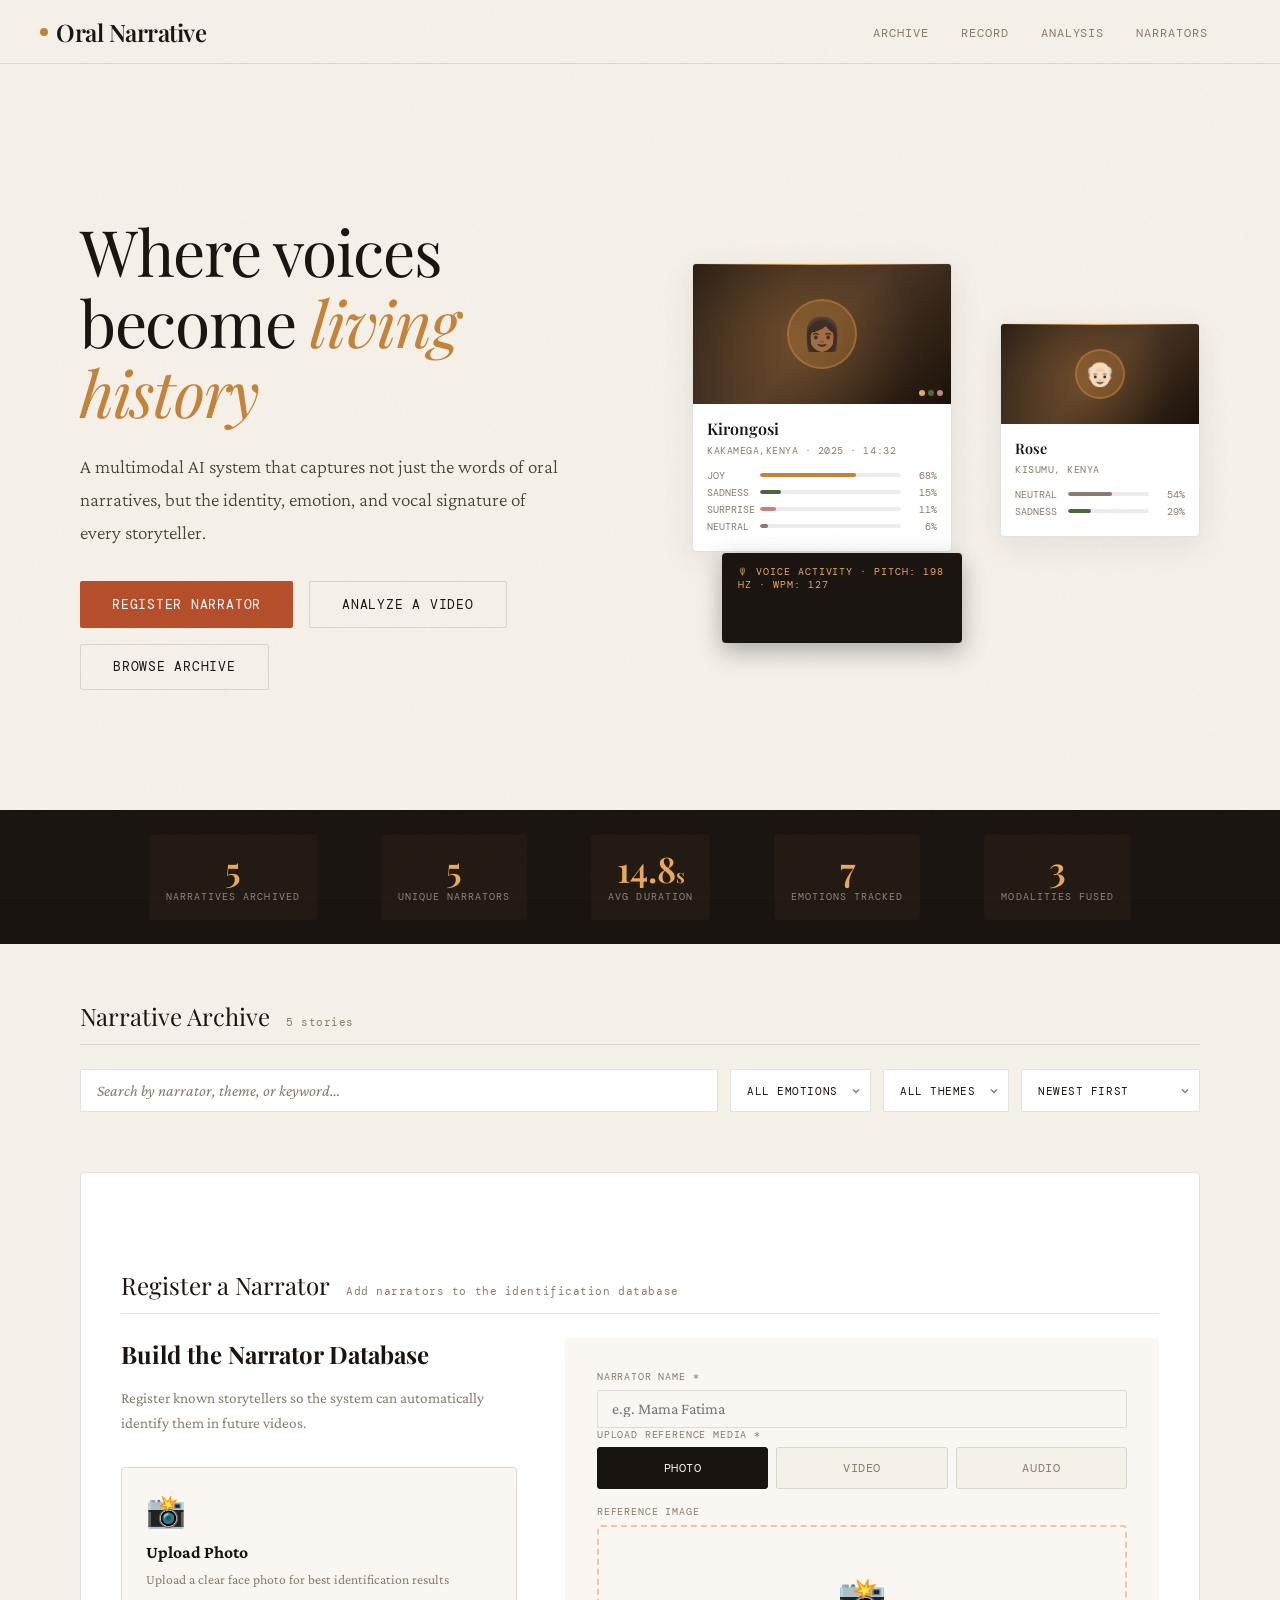
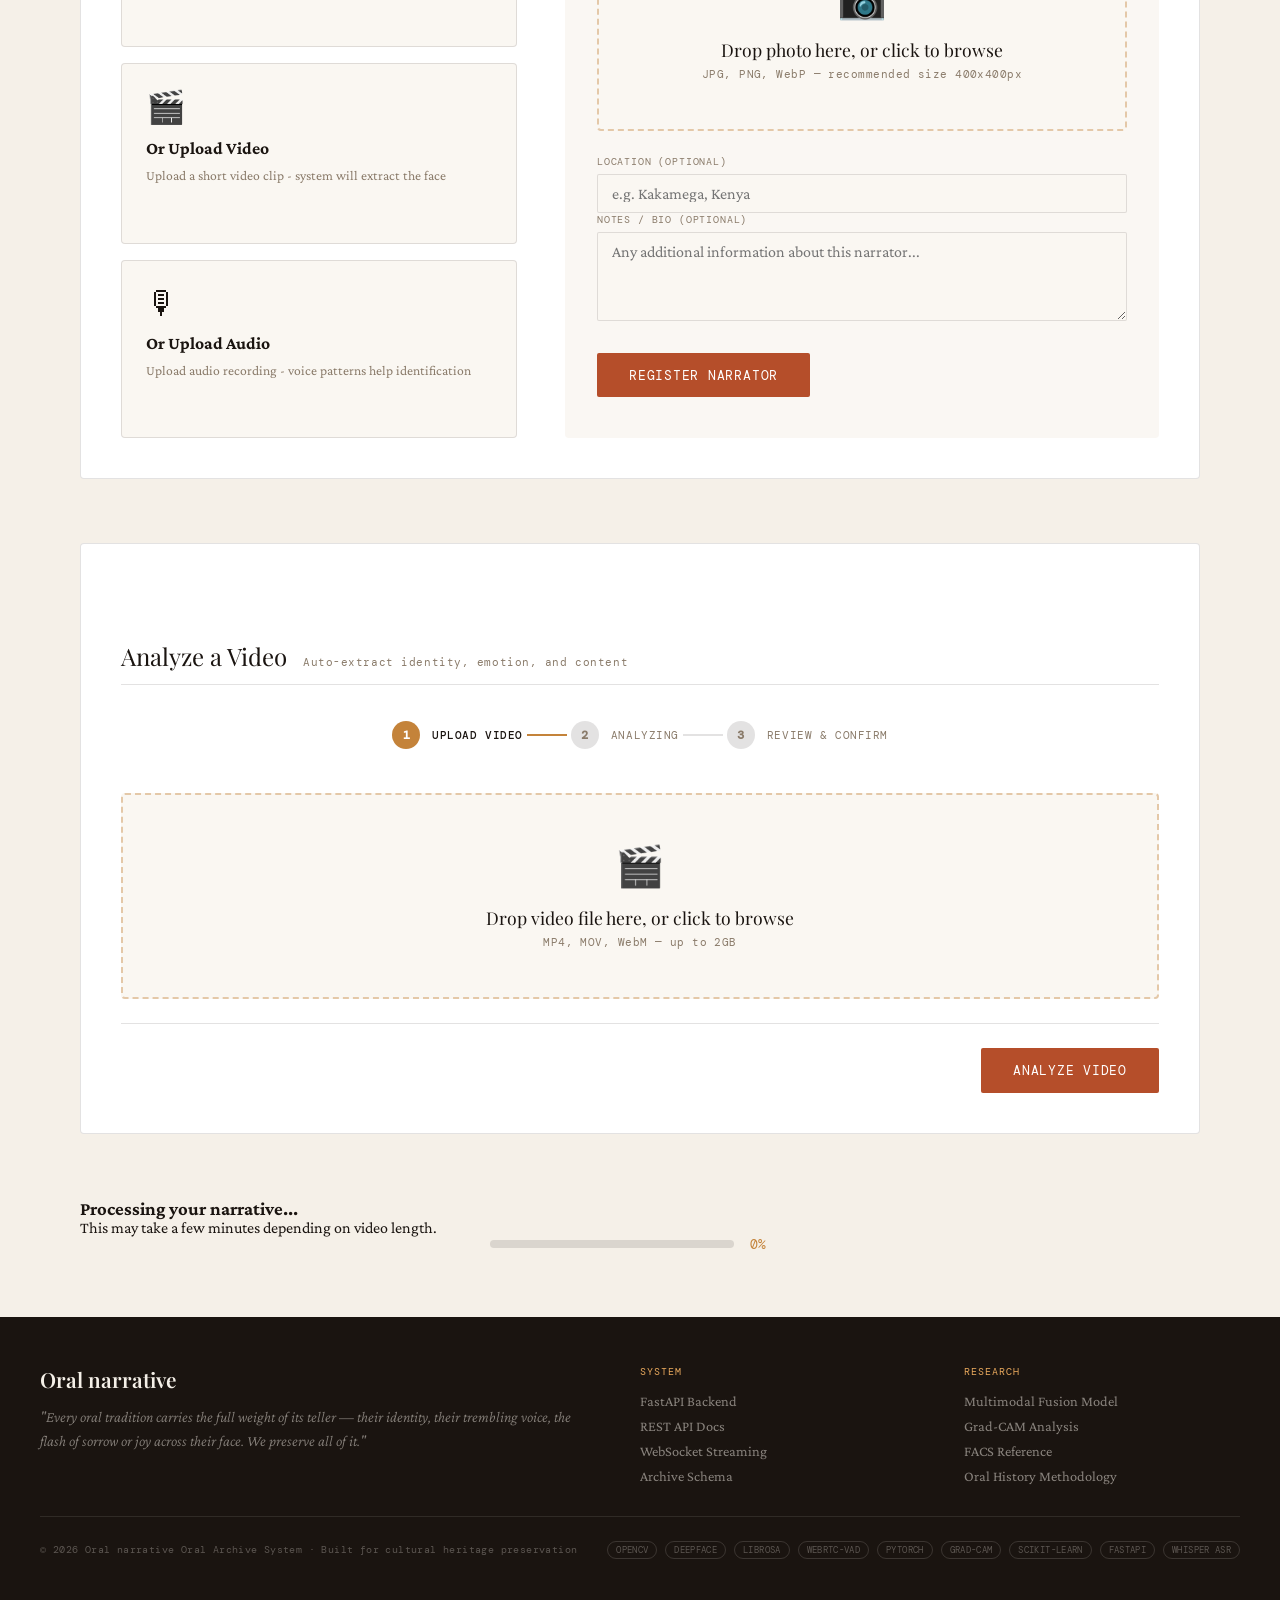
==== commit 3a06a354: "feat: Add narrator identification, auth improvements, and error handling - Add narrator auto-identif" ====
--- a/frontend/index.html
+++ b/frontend/index.html
@@ -37,7 +37,8 @@
       <h1>Where voices become <em>living history</em></h1>
       <p>A multimodal AI system that captures not just the words of oral narratives, but the identity, emotion, and vocal signature of every storyteller.</p>
       <div class="hero-actions">
-        <button class="btn-primary" onclick="document.getElementById('upload').scrollIntoView({behavior:'smooth'})">Record a Narrative</button>
+        <button class="btn-primary" onclick="document.getElementById('register-narrator').scrollIntoView({behavior:'smooth'})">Register Narrator</button>
+        <button class="btn-secondary" onclick="document.getElementById('upload').scrollIntoView({behavior:'smooth'})">Analyze a Video</button>
         <button class="btn-secondary" onclick="document.getElementById('archive').scrollIntoView({behavior:'smooth'})">Browse Archive</button>
       </div>
     </div>
@@ -176,10 +177,106 @@
     <div class="narrative-grid" id="narrativeGrid" role="list" aria-label="Narratives"></div>
   </section>
 
+  <section id="register-narrator">
+    <div class="section-header">
+      <h2 class="section-title">Register a Narrator</h2>
+      <span class="section-count">Add narrators to the identification database</span>
+    </div>
+    <div class="two-column-layout">
+      <div class="register-info">
+        <h3>Build the Narrator Database</h3>
+        <p>Register known storytellers so the system can automatically identify them in future videos.</p>
+        
+        <div class="info-cards">
+          <div class="info-card">
+            <div class="info-icon">📸</div>
+            <h4>Upload Photo</h4>
+            <p>Upload a clear face photo for best identification results</p>
+          </div>
+          <div class="info-card">
+            <div class="info-icon">🎬</div>
+            <h4>Or Upload Video</h4>
+            <p>Upload a short video clip - system will extract the face</p>
+          </div>
+          <div class="info-card">
+            <div class="info-icon">🎙</div>
+            <h4>Or Upload Audio</h4>
+            <p>Upload audio recording - voice patterns help identification</p>
+          </div>
+        </div>
+      </div>
+      
+      <div class="register-form">
+        <div class="form-group">
+          <label class="form-label">Narrator Name *</label>
+          <input class="form-input" type="text" id="regNarratorName" placeholder="e.g. Mama Fatima">
+        </div>
+        
+        <div class="form-group">
+          <label class="form-label">Upload Reference Media *</label>
+          <div class="media-upload-tabs">
+            <button class="media-tab active" data-type="image" onclick="switchMediaTab('image')">Photo</button>
+            <button class="media-tab" data-type="video" onclick="switchMediaTab('video')">Video</button>
+            <button class="media-tab" data-type="audio" onclick="switchMediaTab('audio')">Audio</button>
+          </div>
+        </div>
+        
+        <div class="form-group" id="imageUploadGroup">
+          <label class="form-label">Reference Image</label>
+          <div class="upload-dropzone" id="imageDropzone">
+            <input type="file" id="imageInput" accept="image/*" onchange="handleMediaSelect(event, 'image')">
+            <div class="upload-icon">📸</div>
+            <div class="upload-text">Drop photo here, or click to browse</div>
+            <div class="upload-hint">JPG, PNG, WebP — recommended size 400x400px</div>
+            <div id="selectedImage" class="selected-file"></div>
+          </div>
+        </div>
+        
+        <div class="form-group" id="videoUploadGroup" style="display:none;">
+          <label class="form-label">Reference Video</label>
+          <div class="upload-dropzone" id="videoDropzone">
+            <input type="file" id="regVideoInput" accept="video/*" onchange="handleMediaSelect(event, 'video')">
+            <div class="upload-icon">🎬</div>
+            <div class="upload-text">Drop video here, or click to browse</div>
+            <div class="upload-hint">MP4, MOV — will extract face automatically</div>
+            <div id="selectedRegVideo" class="selected-file"></div>
+          </div>
+        </div>
+        
+        <div class="form-group" id="audioUploadGroup" style="display:none;">
+          <label class="form-label">Reference Audio</label>
+          <div class="upload-dropzone" id="audioDropzone">
+            <input type="file" id="audioInput" accept="audio/*" onchange="handleMediaSelect(event, 'audio')">
+            <div class="upload-icon">🎙</div>
+            <div class="upload-text">Drop audio here, or click to browse</div>
+            <div class="upload-hint">MP3, WAV, OGG — voice pattern analysis</div>
+            <div id="selectedAudio" class="selected-file"></div>
+          </div>
+        </div>
+        
+        <div class="form-group">
+          <label class="form-label">Location (optional)</label>
+          <input class="form-input" type="text" id="regLocation" placeholder="e.g. Kakamega, Kenya">
+        </div>
+        
+        <div class="form-group">
+          <label class="form-label">Notes / Bio (optional)</label>
+          <textarea class="form-textarea" id="regBio" placeholder="Any additional information about this narrator..." rows="4"></textarea>
+        </div>
+        
+        <div class="form-actions">
+          <button class="btn-primary" onclick="registerNarrator()" id="registerBtn" disabled>Register Narrator</button>
+        </div>
+        
+        <div class="register-status" id="registerStatus"></div>
+      </div>
+    </div>
+  </section>
+
   <section id="upload">
     <div class="section-header">
-      <h2 class="section-title">Record a New Narrative</h2>
-      <span class="section-count">Full multimodal analysis on upload</span>
+      <h2 class="section-title">Analyze a Video</h2>
+      <span class="section-count">Auto-extract identity, emotion, and content</span>
     </div>
     <div id="processingBanner" class="processing-banner">
       <div class="processing-spinner"></div>
@@ -196,11 +293,11 @@
         </div>
         <div class="upload-step" data-step="2">
           <span class="step-number">2</span>
-          <span class="step-label">Add Details</span>
+          <span class="step-label">Analyzing</span>
         </div>
         <div class="upload-step" data-step="3">
           <span class="step-number">3</span>
-          <span class="step-label">Processing</span>
+          <span class="step-label">Review & Confirm</span>
         </div>
       </div>
       <div class="upload-step-content" id="step1Content">
@@ -213,11 +310,31 @@
         </div>
         <div class="upload-error" id="uploadError"></div>
         <div class="step-nav">
-          <button class="btn-primary" onclick="goToStep(2)" id="nextStep1" disabled>Continue</button>
+          <button class="btn-primary" onclick="analyzeVideo()" id="analyzeVideoBtn" disabled>Analyze Video</button>
         </div>
       </div>
       <div class="upload-step-content" id="step2Content" style="display:none;">
-        <div id="upload-form" class="analysis-panel" style="border:none;padding:0;background:transparent;">
+        <div class="processing-display">
+          <div class="processing-animation">
+            <div class="processing-ring"></div>
+            <div class="processing-icon">🎬</div>
+          </div>
+          <h3 id="processingStage">Processing your video...</h3>
+          <p id="processingDesc">Extracting face, voice, and content analysis</p>
+          <div class="processing-progress">
+            <div class="progress-bar-wrap">
+              <div class="progress-bar-fill" id="stepProgressFill"></div>
+            </div>
+            <span class="progress-pct" id="progressPct">0%</span>
+          </div>
+        </div>
+      </div>
+      <div class="upload-step-content" id="step3Content" style="display:none;">
+        <div id="review-form" class="analysis-panel">
+          <div class="review-header">
+            <h3>Analysis Complete!</h3>
+            <p>Review and edit the extracted details below</p>
+          </div>
           <div class="upload-form">
             <div class="form-group">
               <label class="form-label">Narrative Title *</label>
@@ -225,33 +342,39 @@
               <span class="form-error" id="fTitleError"></span>
             </div>
             <div class="form-group">
-              <label class="form-label">Narrator Name</label>
-              <input class="form-input" type="text" id="fNarrator" placeholder="e.g. Kirongosi A">
+              <label class="form-label">Detected Narrator</label>
+              <div class="narrator-detected" id="detectedNarrator">
+                <span class="detected-name">Unknown #1</span>
+                <span class="detected-confidence">Confidence: 85%</span>
+                <button class="btn-change" onclick="showNarratorSelector()">Change</button>
+              </div>
+              <input class="form-input" type="text" id="fNarrator" placeholder="e.g. Kirongosi A" style="display:none;">
             </div>
             <div class="form-group">
               <label class="form-label">Location</label>
               <input class="form-input" type="text" id="fLocation" placeholder="e.g. Kakamega, Kenya">
             </div>
             <div class="form-group">
-              <label class="form-label">Themes (comma-separated)</label>
+              <label class="form-label">Detected Themes</label>
               <input class="form-input" type="text" id="fThemes" placeholder="memory, water, community">
             </div>
             <div class="form-group full">
-              <label class="form-label">Transcript / Notes (optional)</label>
-              <textarea class="form-textarea" id="fTranscript" placeholder="Paste a transcript or brief summary of the narrative…"></textarea>
+              <label class="form-label">Auto-generated Transcript</label>
+              <textarea class="form-textarea" id="fTranscript" placeholder="Transcription will appear here..." rows="6"></textarea>
+              <div class="transcript-meta" id="transcriptMeta">
+                <span id="transcriptWordCount">0 words</span>
+                <span id="transcriptConfidence">Confidence: 95%</span>
+              </div>
             </div>
           </div>
         </div>
         <div class="step-nav">
-          <button class="btn-secondary" onclick="goToStep(1)">Back</button>
-          <button class="btn-primary" onclick="submitNarrative()">Analyze & Archive Narrative</button>
-        </div>
-      </div>
-      <div class="upload-step-content" id="step3Content" style="display:none;">
-        <div class="processing-display">
-          <div class="processing-animation">
-            <div class="processing-ring"></div>
-            <div class="processing-icon">🎬</div>
+          <button class="btn-secondary" onclick="goToStep(1)">Upload New Video</button>
+          <button class="btn-primary" onclick="confirmNarrative()">Confirm & Archive</button>
+        </div>
+      </div>
+    </div>
+  </section>
           </div>
           <h3 id="processingStage">Processing your narrative...</h3>
           <p id="processingDesc">This may take a few minutes depending on video length.</p>
--- a/frontend/css/styles.css
+++ b/frontend/css/styles.css
@@ -596,6 +596,21 @@
     letter-spacing: 0.05em;
     text-transform: uppercase;
     margin-bottom: 0.75rem;
+  }
+  
+  .unknown-badge {
+    display: inline-flex;
+    align-items: center;
+    gap: 0.3rem;
+    font-size: 0.55rem;
+    padding: 0.1rem 0.4rem;
+    background: rgba(107, 114, 128, 0.1);
+    border: 1px solid rgba(107, 114, 128, 0.3);
+    border-radius: 12px;
+    color: #6b7280;
+    margin-left: 0.5rem;
+    font-family: 'DM Mono', monospace;
+    letter-spacing: 0.02em;
   }
 
   .card-excerpt {
@@ -1925,6 +1940,209 @@
     color: var(--amber);
     min-width: 40px;
   }
+  
+  .review-header {
+    text-align: center;
+    margin-bottom: 2rem;
+    padding-bottom: 1.5rem;
+    border-bottom: 1px solid var(--border);
+  }
+  
+  .review-header h3 {
+    font-family: 'Playfair Display', serif;
+    font-size: 1.5rem;
+    color: var(--ink);
+    margin-bottom: 0.5rem;
+  }
+  
+  .review-header p {
+    color: var(--mid);
+    font-size: 0.9rem;
+  }
+  
+  .narrator-detected {
+    display: flex;
+    align-items: center;
+    gap: 1rem;
+    padding: 1rem;
+    background: rgba(74,103,65,0.1);
+    border: 1px solid rgba(74,103,65,0.3);
+    border-radius: 4px;
+    margin-bottom: 1rem;
+  }
+  
+  .detected-name {
+    font-family: 'Crimson Pro', serif;
+    font-size: 1rem;
+    font-weight: 600;
+    color: var(--ink);
+  }
+  
+  .detected-confidence {
+    font-family: 'DM Mono', monospace;
+    font-size: 0.75rem;
+    color: var(--sage);
+    background: var(--parchment);
+    padding: 0.25rem 0.5rem;
+    border-radius: 12px;
+  }
+  
+  .btn-change {
+    margin-left: auto;
+    font-family: 'DM Mono', monospace;
+    font-size: 0.7rem;
+    padding: 0.3rem 0.6rem;
+    background: var(--ink);
+    color: var(--parchment);
+    border: none;
+    border-radius: 3px;
+    cursor: pointer;
+    transition: all 0.2s;
+  }
+  
+  .btn-change:hover {
+    background: var(--amber);
+  }
+  
+  .transcript-meta {
+    display: flex;
+    gap: 1rem;
+    margin-top: 0.5rem;
+    font-family: 'DM Mono', monospace;
+    font-size: 0.7rem;
+    color: var(--mid);
+  }
+  
+  .transcript-meta span {
+    display: flex;
+    align-items: center;
+    gap: 0.25rem;
+  }
+  
+  /* ── REGISTER NARRATOR SECTION ── */
+  #register-narrator {
+    background: white;
+    border: 1px solid var(--border);
+    border-radius: 4px;
+    padding: 2.5rem;
+    margin-bottom: 4rem;
+  }
+  
+  .two-column-layout {
+    display: grid;
+    grid-template-columns: 1fr 1.5fr;
+    gap: 3rem;
+  }
+  
+  .register-info h3 {
+    font-family: 'Playfair Display', serif;
+    font-size: 1.5rem;
+    color: var(--ink);
+    margin-bottom: 1rem;
+  }
+  
+  .register-info p {
+    color: var(--mid);
+    font-size: 0.95rem;
+    line-height: 1.6;
+    margin-bottom: 2rem;
+  }
+  
+  .info-cards {
+    display: flex;
+    flex-direction: column;
+    gap: 1rem;
+  }
+  
+  .info-card {
+    padding: 1.5rem;
+    background: var(--cream);
+    border: 1px solid var(--border);
+    border-radius: 4px;
+  }
+  
+  .info-icon {
+    font-size: 2rem;
+    margin-bottom: 0.75rem;
+  }
+  
+  .info-card h4 {
+    font-family: 'Crimson Pro', serif;
+    font-size: 1.1rem;
+    color: var(--ink);
+    margin-bottom: 0.5rem;
+  }
+  
+  .info-card p {
+    color: var(--mid);
+    font-size: 0.85rem;
+    line-height: 1.5;
+  }
+  
+  .register-form {
+    background: rgba(245,240,232,0.5);
+    padding: 2rem;
+    border-radius: 4px;
+  }
+  
+  .media-upload-tabs {
+    display: flex;
+    gap: 0.5rem;
+    margin-bottom: 1rem;
+  }
+  
+  .media-tab {
+    flex: 1;
+    padding: 0.75rem;
+    font-family: 'DM Mono', monospace;
+    font-size: 0.75rem;
+    text-transform: uppercase;
+    letter-spacing: 0.05em;
+    background: var(--parchment);
+    border: 1px solid var(--border);
+    color: var(--mid);
+    border-radius: 3px;
+    cursor: pointer;
+    transition: all 0.2s;
+  }
+  
+  .media-tab:hover {
+    background: rgba(196,131,58,0.1);
+    border-color: var(--amber);
+  }
+  
+  .media-tab.active {
+    background: var(--ink);
+    color: var(--parchment);
+    border-color: var(--ink);
+  }
+  
+  .form-actions {
+    margin-top: 2rem;
+  }
+  
+  .register-status {
+    margin-top: 1rem;
+    padding: 1rem;
+    border-radius: 4px;
+    display: none;
+    font-family: 'DM Mono', monospace;
+    font-size: 0.8rem;
+  }
+  
+  .register-status.success {
+    display: block;
+    background: rgba(74,103,65,0.1);
+    border: 1px solid rgba(74,103,65,0.3);
+    color: var(--sage);
+  }
+  
+  .register-status.error {
+    display: block;
+    background: rgba(181,78,42,0.1);
+    border: 1px solid rgba(181,78,42,0.3);
+    color: var(--terracotta);
+  }
 
   .upload-dropzone {
     border: 2px dashed rgba(196,131,58,0.4);
